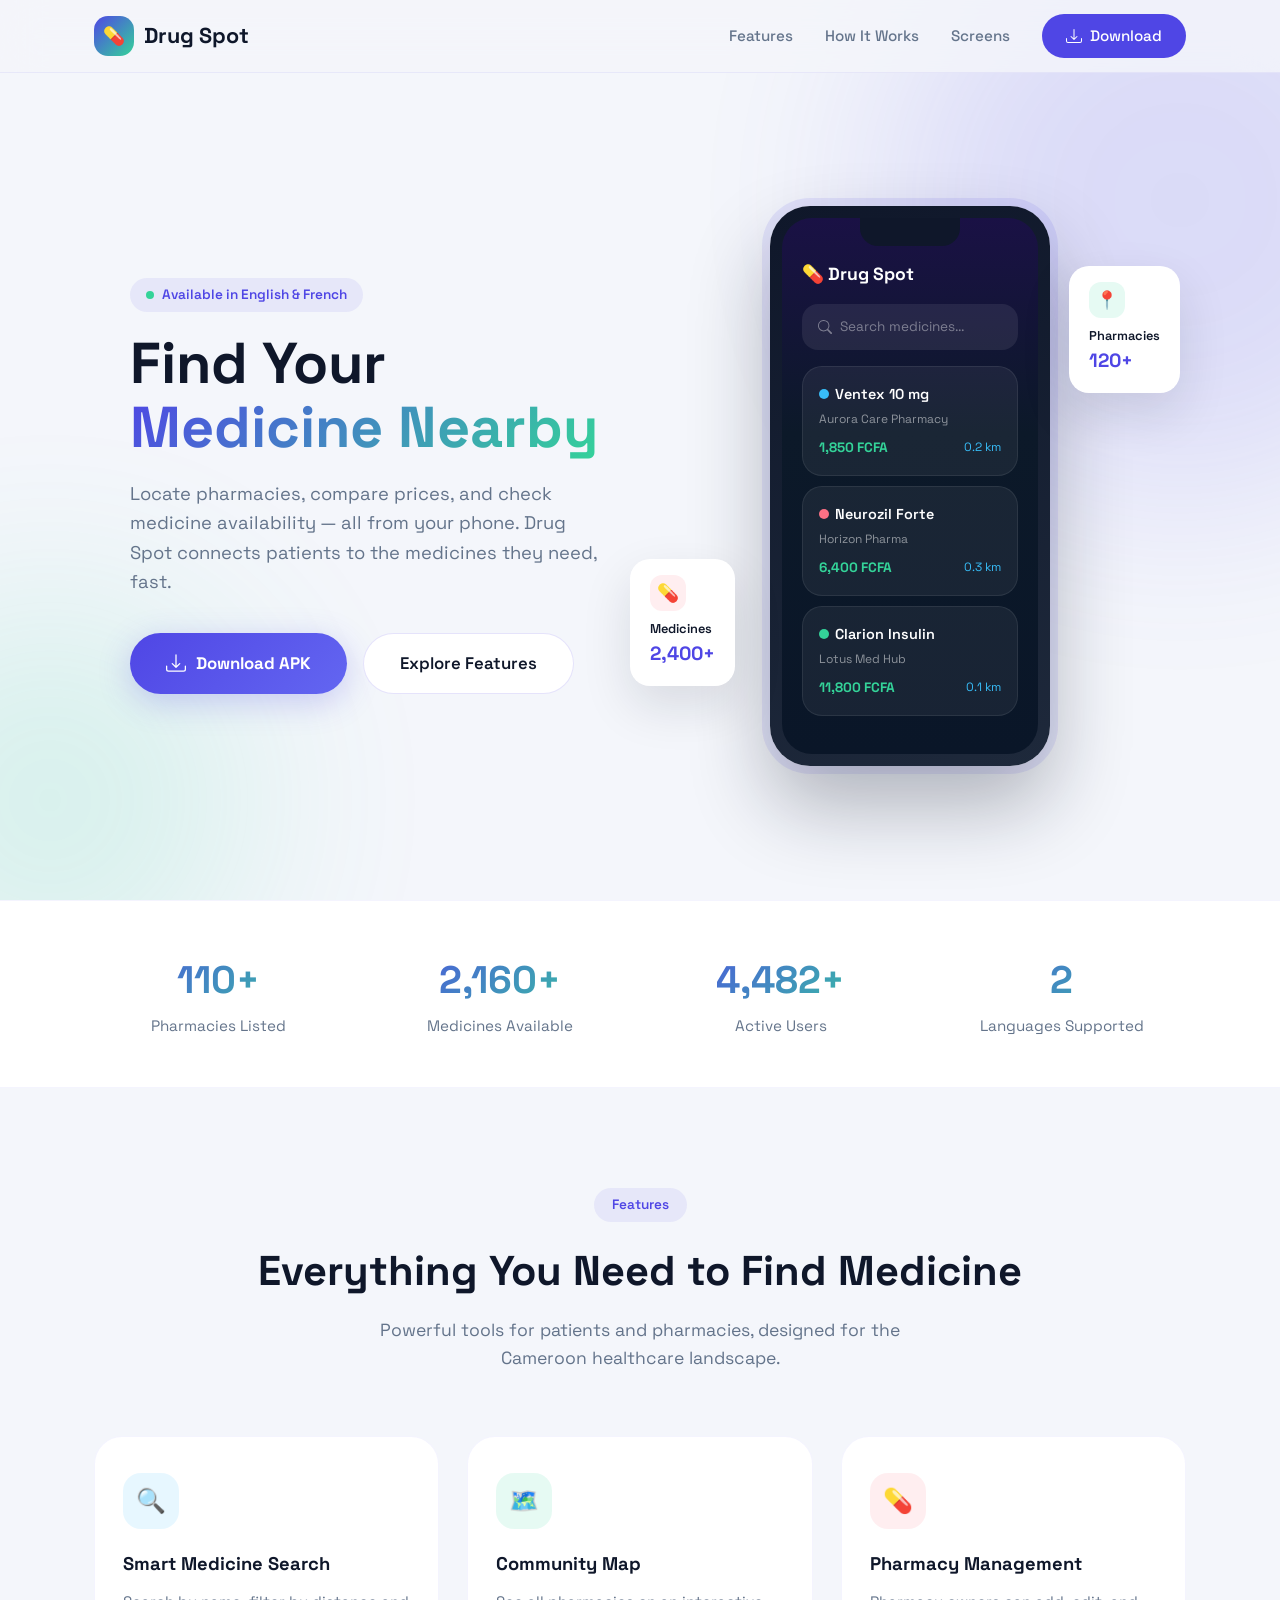
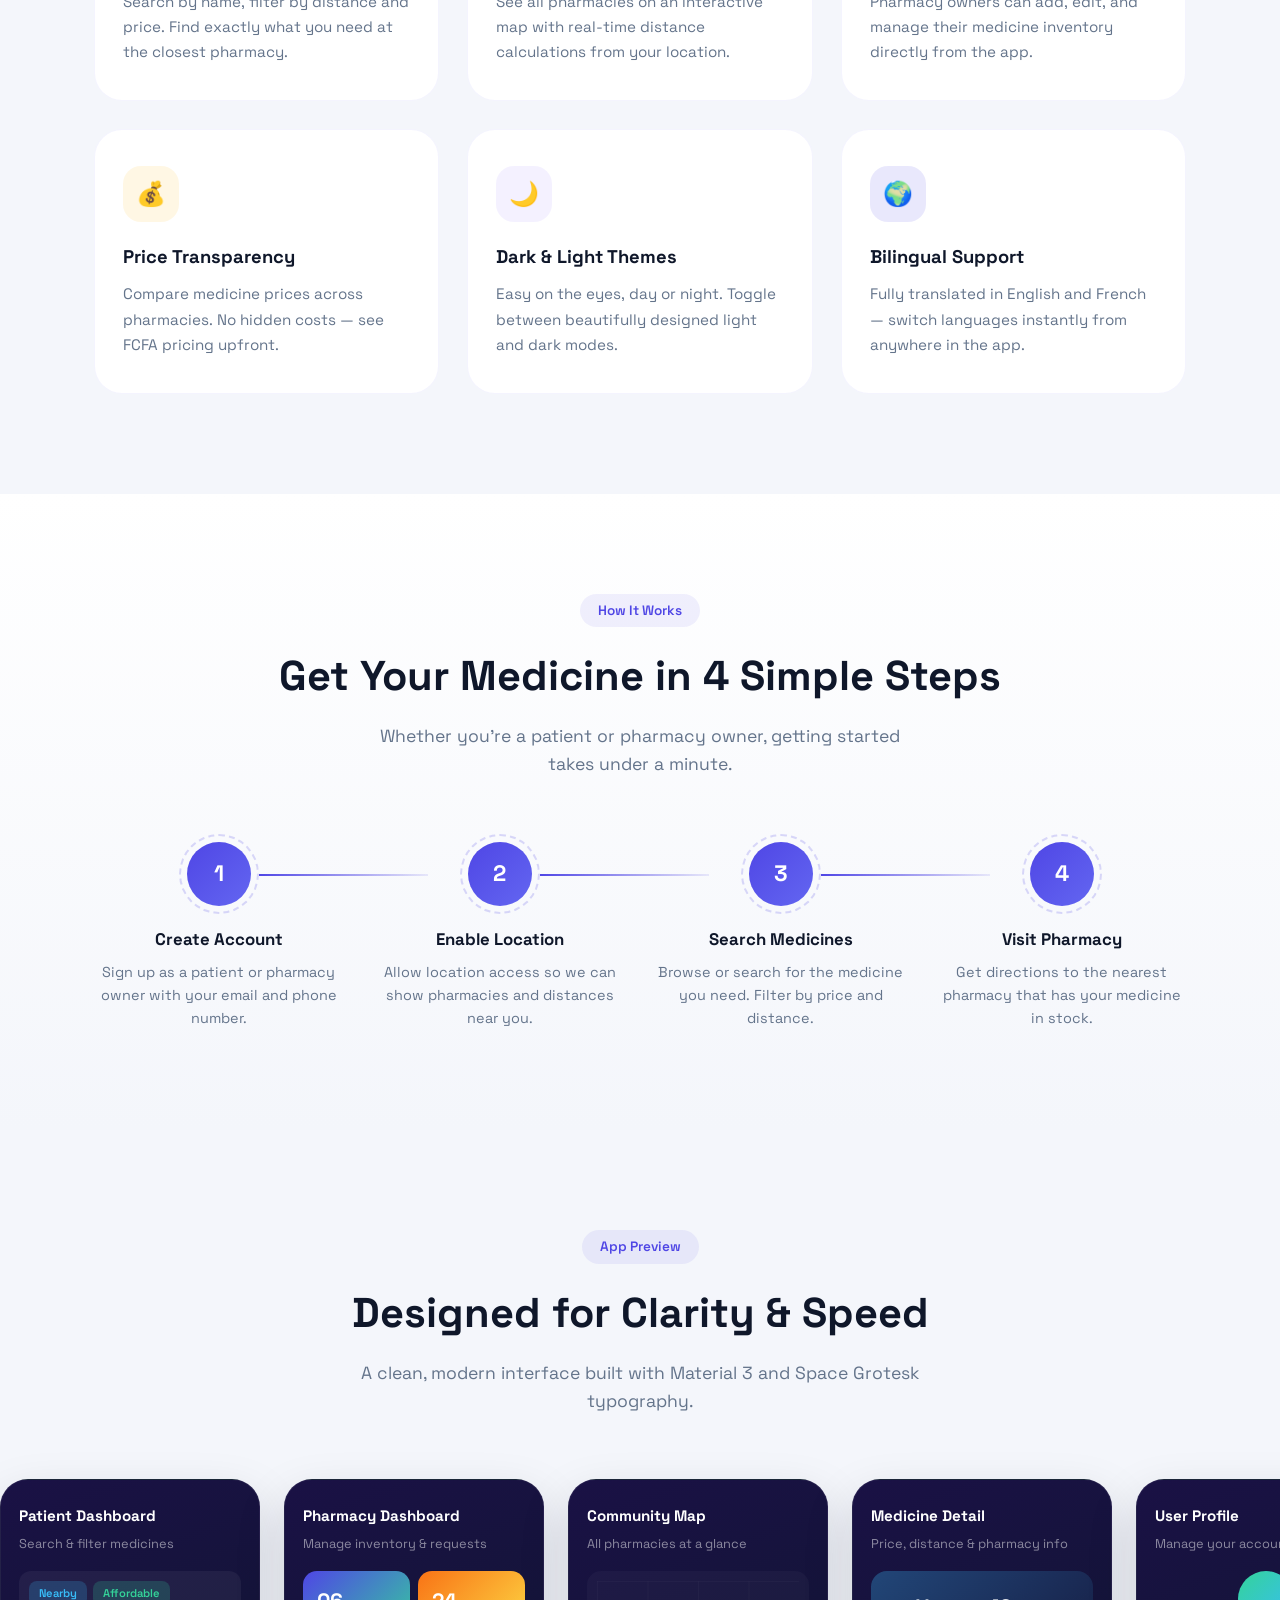
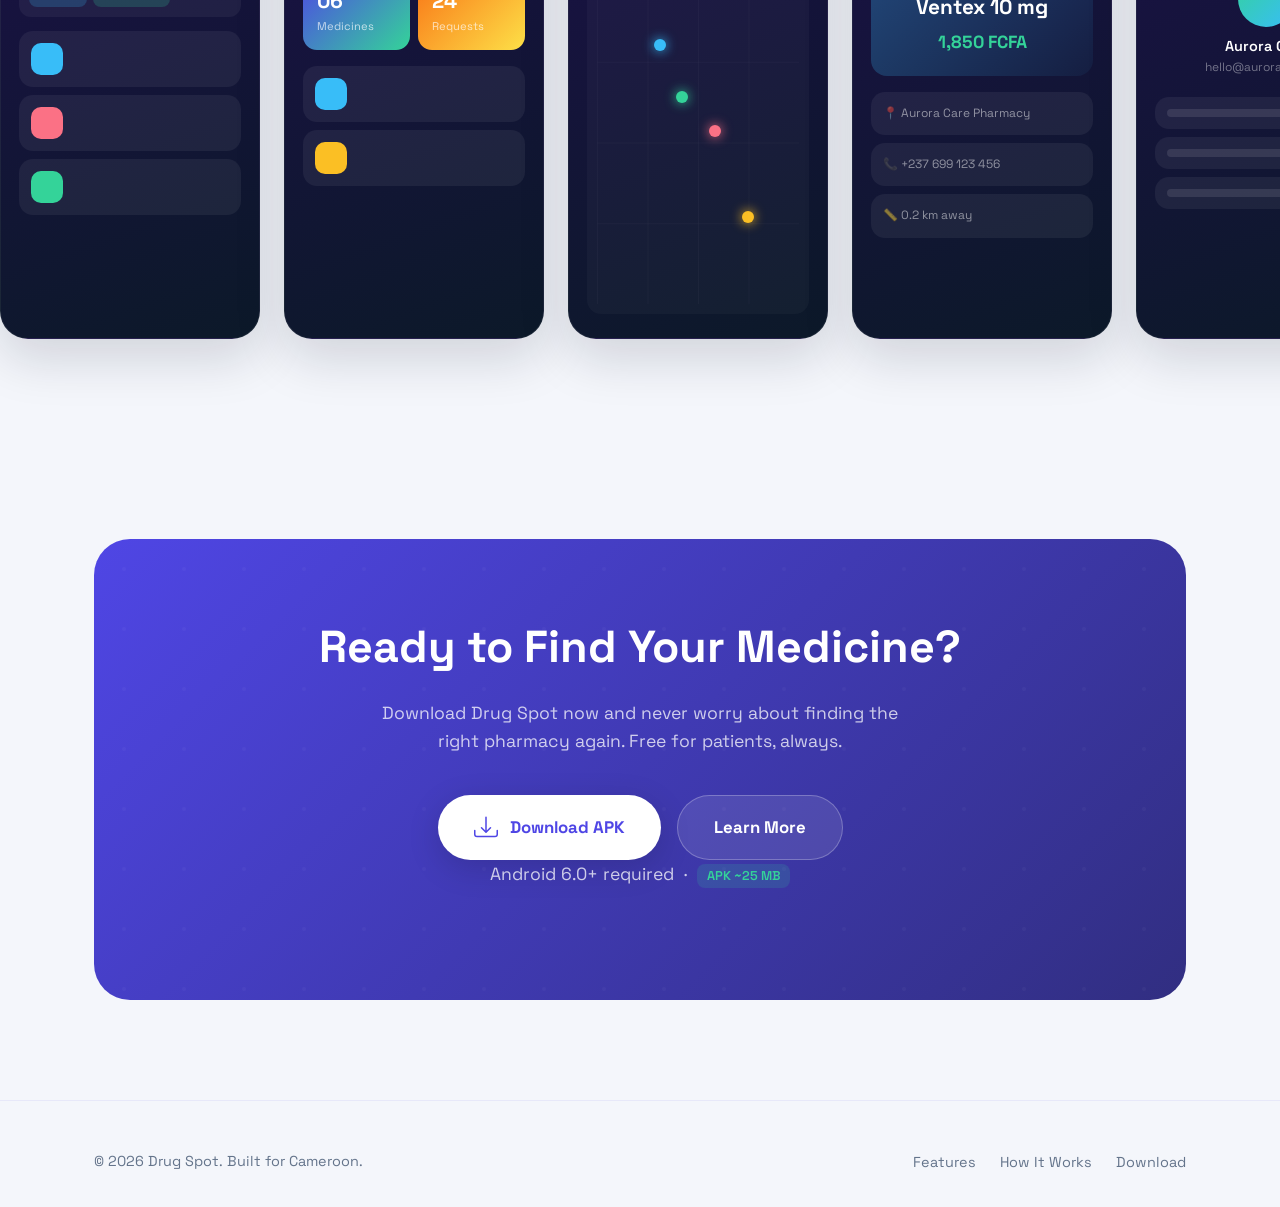
==== website/index.html @ 2e1b92df "adding devops stuffs, website + jenkins files and configs" ====
<!DOCTYPE html>
<html lang="en">
<head>
  <meta charset="UTF-8" />
  <meta name="viewport" content="width=device-width, initial-scale=1.0" />
  <title>Drug Spot — Find Medicines Near You</title>
  <link rel="preconnect" href="https://fonts.googleapis.com" />
  <link rel="preconnect" href="https://fonts.gstatic.com" crossorigin />
  <link href="https://fonts.googleapis.com/css2?family=Space+Grotesk:wght@400;500;600;700;800&display=swap" rel="stylesheet" />
  <link rel="stylesheet" href="css/styles.css" />
</head>
<body>

  <!-- ── Nav ── -->
  <nav id="navbar">
    <div class="container nav-inner">
      <a href="#" class="logo">
        <span class="logo-icon">💊</span>
        Drug Spot
      </a>
      <button class="hamburger" id="hamburger" aria-label="Toggle menu">
        <span></span><span></span><span></span>
      </button>
      <ul class="nav-links" id="navLinks">
        <li><a href="#features">Features</a></li>
        <li><a href="#how-it-works">How It Works</a></li>
        <li><a href="#screens">Screens</a></li>
        <li><a href="#download" class="nav-cta">
          <svg width="16" height="16" fill="currentColor" viewBox="0 0 16 16"><path d="M.5 9.9a.5.5 0 0 1 .5.5v2.5a1 1 0 0 0 1 1h12a1 1 0 0 0 1-1v-2.5a.5.5 0 0 1 1 0v2.5a2 2 0 0 1-2 2H2a2 2 0 0 1-2-2v-2.5a.5.5 0 0 1 .5-.5z"/><path d="M7.646 11.854a.5.5 0 0 0 .708 0l3-3a.5.5 0 0 0-.708-.708L8.5 10.293V1.5a.5.5 0 0 0-1 0v8.793L5.354 8.146a.5.5 0 1 0-.708.708l3 3z"/></svg>
          Download
        </a></li>
      </ul>
    </div>
  </nav>

  <!-- ── Hero ── -->
  <section class="hero" id="hero">
    <div class="hero-bg-orb orb1"></div>
    <div class="hero-bg-orb orb2"></div>
    <div class="container hero-grid">
      <div class="hero-text">
        <div class="hero-badge">
          <span class="dot"></span>
          Available in English & French
        </div>
        <h1>
          Find Your<br/>
          <span class="gradient-text">Medicine Nearby</span>
        </h1>
        <p>
          Locate pharmacies, compare prices, and check medicine availability — all from your phone. Drug Spot connects patients to the medicines they need, fast.
        </p>
        <div class="hero-actions">
          <a href="#download" class="btn-primary">
            <svg width="20" height="20" fill="currentColor" viewBox="0 0 16 16"><path d="M.5 9.9a.5.5 0 0 1 .5.5v2.5a1 1 0 0 0 1 1h12a1 1 0 0 0 1-1v-2.5a.5.5 0 0 1 1 0v2.5a2 2 0 0 1-2 2H2a2 2 0 0 1-2-2v-2.5a.5.5 0 0 1 .5-.5z"/><path d="M7.646 11.854a.5.5 0 0 0 .708 0l3-3a.5.5 0 0 0-.708-.708L8.5 10.293V1.5a.5.5 0 0 0-1 0v8.793L5.354 8.146a.5.5 0 1 0-.708.708l3 3z"/></svg>
            Download APK
          </a>
          <a href="#features" class="btn-secondary">
            Explore Features
          </a>
        </div>
      </div>
      <div class="hero-visual">
        <div class="phone-mockup">
          <div class="phone-screen">
            <div class="phone-notch"></div>
            <div class="phone-header">💊 Drug Spot</div>
            <div class="phone-search">
              <svg width="14" height="14" fill="currentColor" viewBox="0 0 16 16"><path d="M11.742 10.344a6.5 6.5 0 1 0-1.397 1.398h-.001c.03.04.062.078.098.115l3.85 3.85a1 1 0 0 0 1.415-1.414l-3.85-3.85a1.007 1.007 0 0 0-.115-.1zM12 6.5a5.5 5.5 0 1 1-11 0 5.5 5.5 0 0 1 11 0z"/></svg>
              Search medicines...
            </div>
            <div class="phone-card">
              <div class="phone-card-name"><span class="phone-card-dot" style="background:var(--sky)"></span>Ventex 10 mg</div>
              <div class="phone-card-sub">Aurora Care Pharmacy</div>
              <div class="phone-card-row">
                <span class="phone-card-price">1,850 FCFA</span>
                <span class="phone-card-dist">0.2 km</span>
              </div>
            </div>
            <div class="phone-card">
              <div class="phone-card-name"><span class="phone-card-dot" style="background:var(--rose)"></span>Neurozil Forte</div>
              <div class="phone-card-sub">Horizon Pharma</div>
              <div class="phone-card-row">
                <span class="phone-card-price">6,400 FCFA</span>
                <span class="phone-card-dist">0.3 km</span>
              </div>
            </div>
            <div class="phone-card">
              <div class="phone-card-name"><span class="phone-card-dot" style="background:var(--emerald)"></span>Clarion Insulin</div>
              <div class="phone-card-sub">Lotus Med Hub</div>
              <div class="phone-card-row">
                <span class="phone-card-price">11,800 FCFA</span>
                <span class="phone-card-dist">0.1 km</span>
              </div>
            </div>
          </div>
        </div>
        <div class="floating-card float-card-1">
          <div class="float-icon" style="background:rgba(52,211,153,0.12);">📍</div>
          <div class="float-label">Pharmacies</div>
          <div class="float-value">120+</div>
        </div>
        <div class="floating-card float-card-2">
          <div class="float-icon" style="background:rgba(251,113,133,0.12);">💊</div>
          <div class="float-label">Medicines</div>
          <div class="float-value">2,400+</div>
        </div>
      </div>
    </div>
  </section>

  <!-- ── Stats ── -->
  <section class="stats-bar">
    <div class="container">
      <div class="stats-grid">
        <div class="stat-item animate-on-scroll">
          <div class="stat-number" data-count="120">0+</div>
          <div class="stat-label">Pharmacies Listed</div>
        </div>
        <div class="stat-item animate-on-scroll">
          <div class="stat-number" data-count="2400">0+</div>
          <div class="stat-label">Medicines Available</div>
        </div>
        <div class="stat-item animate-on-scroll">
          <div class="stat-number" data-count="5000">0+</div>
          <div class="stat-label">Active Users</div>
        </div>
        <div class="stat-item animate-on-scroll">
          <div class="stat-number">2</div>
          <div class="stat-label">Languages Supported</div>
        </div>
      </div>
    </div>
  </section>

  <!-- ── Features ── -->
  <section class="features" id="features">
    <div class="container">
      <div class="section-header animate-on-scroll">
        <span class="section-tag">Features</span>
        <h2>Everything You Need to Find Medicine</h2>
        <p>Powerful tools for patients and pharmacies, designed for the Cameroon healthcare landscape.</p>
      </div>
      <div class="features-grid">
        <div class="feature-card animate-on-scroll">
          <div class="feature-icon" style="background:rgba(56,189,248,0.12);">🔍</div>
          <h3>Smart Medicine Search</h3>
          <p>Search by name, filter by distance and price. Find exactly what you need at the closest pharmacy.</p>
        </div>
        <div class="feature-card animate-on-scroll">
          <div class="feature-icon" style="background:rgba(52,211,153,0.12);">🗺️</div>
          <h3>Community Map</h3>
          <p>See all pharmacies on an interactive map with real-time distance calculations from your location.</p>
        </div>
        <div class="feature-card animate-on-scroll">
          <div class="feature-icon" style="background:rgba(251,113,133,0.12);">💊</div>
          <h3>Pharmacy Management</h3>
          <p>Pharmacy owners can add, edit, and manage their medicine inventory directly from the app.</p>
        </div>
        <div class="feature-card animate-on-scroll">
          <div class="feature-icon" style="background:rgba(251,191,36,0.12);">💰</div>
          <h3>Price Transparency</h3>
          <p>Compare medicine prices across pharmacies. No hidden costs — see FCFA pricing upfront.</p>
        </div>
        <div class="feature-card animate-on-scroll">
          <div class="feature-icon" style="background:rgba(167,139,250,0.12);">🌙</div>
          <h3>Dark & Light Themes</h3>
          <p>Easy on the eyes, day or night. Toggle between beautifully designed light and dark modes.</p>
        </div>
        <div class="feature-card animate-on-scroll">
          <div class="feature-icon" style="background:rgba(79,70,229,0.12);">🌍</div>
          <h3>Bilingual Support</h3>
          <p>Fully translated in English and French — switch languages instantly from anywhere in the app.</p>
        </div>
      </div>
    </div>
  </section>

  <!-- ── How It Works ── -->
  <section class="how-it-works" id="how-it-works">
    <div class="container">
      <div class="section-header animate-on-scroll">
        <span class="section-tag">How It Works</span>
        <h2>Get Your Medicine in 4 Simple Steps</h2>
        <p>Whether you're a patient or pharmacy owner, getting started takes under a minute.</p>
      </div>
      <div class="steps-grid">
        <div class="step-card animate-on-scroll">
          <div class="step-number">1</div>
          <div class="step-connector"></div>
          <h3>Create Account</h3>
          <p>Sign up as a patient or pharmacy owner with your email and phone number.</p>
        </div>
        <div class="step-card animate-on-scroll">
          <div class="step-number">2</div>
          <div class="step-connector"></div>
          <h3>Enable Location</h3>
          <p>Allow location access so we can show pharmacies and distances near you.</p>
        </div>
        <div class="step-card animate-on-scroll">
          <div class="step-number">3</div>
          <div class="step-connector"></div>
          <h3>Search Medicines</h3>
          <p>Browse or search for the medicine you need. Filter by price and distance.</p>
        </div>
        <div class="step-card animate-on-scroll">
          <div class="step-number">4</div>
          <h3>Visit Pharmacy</h3>
          <p>Get directions to the nearest pharmacy that has your medicine in stock.</p>
        </div>
      </div>
    </div>
  </section>

  <!-- ── App Screens Carousel ── -->
  <section class="screenshots" id="screens">
    <div class="container">
      <div class="section-header animate-on-scroll">
        <span class="section-tag">App Preview</span>
        <h2>Designed for Clarity & Speed</h2>
        <p>A clean, modern interface built with Material 3 and Space Grotesk typography.</p>
      </div>
    </div>
    <div class="screenshot-track" aria-hidden="true">
      <div class="screenshot-item">
        <div class="ss-title">Patient Dashboard</div>
        <div class="ss-sub">Search & filter medicines</div>
        <div class="ss-content">
          <div style="background:rgba(255,255,255,0.05);border-radius:12px;padding:10px;margin-bottom:6px;">
            <div style="display:flex;gap:6px;">
              <span class="ss-badge" style="background:rgba(56,189,248,0.2);color:var(--sky);">Nearby</span>
              <span class="ss-badge" style="background:rgba(52,211,153,0.2);color:var(--emerald);">Affordable</span>
            </div>
          </div>
          <div class="ss-row"><div class="ss-dot" style="background:var(--sky);"></div><div><div class="ss-line w60"></div><div class="ss-line w40" style="margin-top:4px;"></div></div></div>
          <div class="ss-row"><div class="ss-dot" style="background:var(--rose);"></div><div><div class="ss-line w80"></div><div class="ss-line w40" style="margin-top:4px;"></div></div></div>
          <div class="ss-row"><div class="ss-dot" style="background:var(--emerald);"></div><div><div class="ss-line w60"></div><div class="ss-line w40" style="margin-top:4px;"></div></div></div>
        </div>
      </div>
      <div class="screenshot-item">
        <div class="ss-title">Pharmacy Dashboard</div>
        <div class="ss-sub">Manage inventory & requests</div>
        <div class="ss-content">
          <div style="display:grid;grid-template-columns:1fr 1fr;gap:8px;margin-bottom:8px;">
            <div style="background:linear-gradient(135deg,var(--indigo),var(--emerald));border-radius:14px;padding:14px;">
              <div style="color:#fff;font-weight:800;font-size:1.3rem;">06</div>
              <div style="color:rgba(255,255,255,0.7);font-size:0.7rem;">Medicines</div>
            </div>
            <div style="background:linear-gradient(135deg,#F97316,#FDE047);border-radius:14px;padding:14px;">
              <div style="color:#fff;font-weight:800;font-size:1.3rem;">24</div>
              <div style="color:rgba(255,255,255,0.7);font-size:0.7rem;">Requests</div>
            </div>
          </div>
          <div class="ss-row"><div class="ss-dot" style="background:var(--sky);"></div><div><div class="ss-line w60"></div><div class="ss-line w40" style="margin-top:4px;"></div></div></div>
          <div class="ss-row"><div class="ss-dot" style="background:var(--amber);"></div><div><div class="ss-line w80"></div><div class="ss-line w40" style="margin-top:4px;"></div></div></div>
        </div>
      </div>
      <div class="screenshot-item">
        <div class="ss-title">Community Map</div>
        <div class="ss-sub">All pharmacies at a glance</div>
        <div class="ss-content">
          <div style="flex:1;background:rgba(255,255,255,0.03);border-radius:14px;padding:16px;position:relative;">
            <div style="position:absolute;top:20%;left:30%;width:12px;height:12px;border-radius:50%;background:var(--sky);box-shadow:0 0 12px var(--sky);"></div>
            <div style="position:absolute;top:45%;left:55%;width:12px;height:12px;border-radius:50%;background:var(--rose);box-shadow:0 0 12px var(--rose);"></div>
            <div style="position:absolute;top:35%;left:40%;width:12px;height:12px;border-radius:50%;background:var(--emerald);box-shadow:0 0 12px var(--emerald);"></div>
            <div style="position:absolute;top:70%;left:70%;width:12px;height:12px;border-radius:50%;background:var(--amber);box-shadow:0 0 12px var(--amber);"></div>
            <div style="position:absolute;inset:10px;opacity:0.06;background-image:linear-gradient(rgba(255,255,255,0.5) 1px,transparent 1px),linear-gradient(90deg,rgba(255,255,255,0.5) 1px,transparent 1px);background-size:25% 25%;"></div>
          </div>
        </div>
      </div>
      <div class="screenshot-item">
        <div class="ss-title">Medicine Detail</div>
        <div class="ss-sub">Price, distance & pharmacy info</div>
        <div class="ss-content">
          <div style="background:linear-gradient(135deg,rgba(56,189,248,0.3),rgba(56,189,248,0.05));border-radius:16px;padding:20px;text-align:center;margin-bottom:8px;">
            <div style="color:#fff;font-weight:800;font-size:1.3rem;">Ventex 10 mg</div>
            <div style="color:var(--emerald);font-weight:700;font-size:1.1rem;margin-top:4px;">1,850 FCFA</div>
          </div>
          <div class="ss-row"><div style="color:rgba(255,255,255,0.5);font-size:0.75rem;">📍 Aurora Care Pharmacy</div></div>
          <div class="ss-row"><div style="color:rgba(255,255,255,0.5);font-size:0.75rem;">📞 +237 699 123 456</div></div>
          <div class="ss-row"><div style="color:rgba(255,255,255,0.5);font-size:0.75rem;">📏 0.2 km away</div></div>
        </div>
      </div>
      <div class="screenshot-item">
        <div class="ss-title">User Profile</div>
        <div class="ss-sub">Manage your account</div>
        <div class="ss-content">
          <div style="text-align:center;margin-bottom:12px;">
            <div style="width:56px;height:56px;border-radius:50%;background:linear-gradient(135deg,var(--emerald),var(--sky));margin:0 auto 8px;"></div>
            <div style="color:#fff;font-weight:600;font-size:0.9rem;">Aurora Care</div>
            <div style="color:rgba(255,255,255,0.4);font-size:0.75rem;">hello@auroracare.cm</div>
          </div>
          <div class="ss-row"><div style="flex:1;"><div class="ss-line w80"></div></div></div>
          <div class="ss-row"><div style="flex:1;"><div class="ss-line w60"></div></div></div>
          <div class="ss-row"><div style="flex:1;"><div class="ss-line w80"></div></div></div>
        </div>
      </div>
      <div class="screenshot-item">
        <div class="ss-title">Login</div>
        <div class="ss-sub">Pharmacy or Patient access</div>
        <div class="ss-content">
          <div style="display:flex;gap:6px;margin-bottom:12px;">
            <div style="flex:1;background:var(--indigo);color:#fff;text-align:center;padding:8px;border-radius:10px;font-size:0.75rem;font-weight:600;">Pharmacy</div>
            <div style="flex:1;background:rgba(255,255,255,0.06);color:rgba(255,255,255,0.5);text-align:center;padding:8px;border-radius:10px;font-size:0.75rem;">Patient</div>
          </div>
          <div style="background:rgba(255,255,255,0.06);border-radius:12px;padding:12px;margin-bottom:8px;"><div class="ss-line w40" style="opacity:0.3;"></div></div>
          <div style="background:rgba(255,255,255,0.06);border-radius:12px;padding:12px;margin-bottom:12px;"><div class="ss-line w60" style="opacity:0.3;"></div></div>
          <div style="background:var(--indigo);border-radius:12px;padding:12px;text-align:center;color:#fff;font-size:0.8rem;font-weight:600;">Sign In</div>
        </div>
      </div>
      <!-- Duplicates for infinite scroll -->
      <div class="screenshot-item">
        <div class="ss-title">Patient Dashboard</div>
        <div class="ss-sub">Search & filter medicines</div>
        <div class="ss-content">
          <div style="background:rgba(255,255,255,0.05);border-radius:12px;padding:10px;margin-bottom:6px;">
            <div style="display:flex;gap:6px;">
              <span class="ss-badge" style="background:rgba(56,189,248,0.2);color:var(--sky);">Nearby</span>
              <span class="ss-badge" style="background:rgba(52,211,153,0.2);color:var(--emerald);">Affordable</span>
            </div>
          </div>
          <div class="ss-row"><div class="ss-dot" style="background:var(--sky);"></div><div><div class="ss-line w60"></div><div class="ss-line w40" style="margin-top:4px;"></div></div></div>
          <div class="ss-row"><div class="ss-dot" style="background:var(--rose);"></div><div><div class="ss-line w80"></div><div class="ss-line w40" style="margin-top:4px;"></div></div></div>
          <div class="ss-row"><div class="ss-dot" style="background:var(--emerald);"></div><div><div class="ss-line w60"></div><div class="ss-line w40" style="margin-top:4px;"></div></div></div>
        </div>
      </div>
      <div class="screenshot-item">
        <div class="ss-title">Pharmacy Dashboard</div>
        <div class="ss-sub">Manage inventory & requests</div>
        <div class="ss-content">
          <div style="display:grid;grid-template-columns:1fr 1fr;gap:8px;margin-bottom:8px;">
            <div style="background:linear-gradient(135deg,var(--indigo),var(--emerald));border-radius:14px;padding:14px;">
              <div style="color:#fff;font-weight:800;font-size:1.3rem;">06</div>
              <div style="color:rgba(255,255,255,0.7);font-size:0.7rem;">Medicines</div>
            </div>
            <div style="background:linear-gradient(135deg,#F97316,#FDE047);border-radius:14px;padding:14px;">
              <div style="color:#fff;font-weight:800;font-size:1.3rem;">24</div>
              <div style="color:rgba(255,255,255,0.7);font-size:0.7rem;">Requests</div>
            </div>
          </div>
          <div class="ss-row"><div class="ss-dot" style="background:var(--sky);"></div><div><div class="ss-line w60"></div><div class="ss-line w40" style="margin-top:4px;"></div></div></div>
          <div class="ss-row"><div class="ss-dot" style="background:var(--amber);"></div><div><div class="ss-line w80"></div><div class="ss-line w40" style="margin-top:4px;"></div></div></div>
        </div>
      </div>
      <div class="screenshot-item">
        <div class="ss-title">Community Map</div>
        <div class="ss-sub">All pharmacies at a glance</div>
        <div class="ss-content">
          <div style="flex:1;background:rgba(255,255,255,0.03);border-radius:14px;padding:16px;position:relative;">
            <div style="position:absolute;top:20%;left:30%;width:12px;height:12px;border-radius:50%;background:var(--sky);box-shadow:0 0 12px var(--sky);"></div>
            <div style="position:absolute;top:45%;left:55%;width:12px;height:12px;border-radius:50%;background:var(--rose);box-shadow:0 0 12px var(--rose);"></div>
            <div style="position:absolute;top:35%;left:40%;width:12px;height:12px;border-radius:50%;background:var(--emerald);box-shadow:0 0 12px var(--emerald);"></div>
            <div style="position:absolute;top:70%;left:70%;width:12px;height:12px;border-radius:50%;background:var(--amber);box-shadow:0 0 12px var(--amber);"></div>
            <div style="position:absolute;inset:10px;opacity:0.06;background-image:linear-gradient(rgba(255,255,255,0.5) 1px,transparent 1px),linear-gradient(90deg,rgba(255,255,255,0.5) 1px,transparent 1px);background-size:25% 25%;"></div>
          </div>
        </div>
      </div>
      <div class="screenshot-item">
        <div class="ss-title">Medicine Detail</div>
        <div class="ss-sub">Price, distance & pharmacy info</div>
        <div class="ss-content">
          <div style="background:linear-gradient(135deg,rgba(56,189,248,0.3),rgba(56,189,248,0.05));border-radius:16px;padding:20px;text-align:center;margin-bottom:8px;">
            <div style="color:#fff;font-weight:800;font-size:1.3rem;">Ventex 10 mg</div>
            <div style="color:var(--emerald);font-weight:700;font-size:1.1rem;margin-top:4px;">1,850 FCFA</div>
          </div>
          <div class="ss-row"><div style="color:rgba(255,255,255,0.5);font-size:0.75rem;">📍 Aurora Care Pharmacy</div></div>
          <div class="ss-row"><div style="color:rgba(255,255,255,0.5);font-size:0.75rem;">📞 +237 699 123 456</div></div>
          <div class="ss-row"><div style="color:rgba(255,255,255,0.5);font-size:0.75rem;">📏 0.2 km away</div></div>
        </div>
      </div>
      <div class="screenshot-item">
        <div class="ss-title">User Profile</div>
        <div class="ss-sub">Manage your account</div>
        <div class="ss-content">
          <div style="text-align:center;margin-bottom:12px;">
            <div style="width:56px;height:56px;border-radius:50%;background:linear-gradient(135deg,var(--emerald),var(--sky));margin:0 auto 8px;"></div>
            <div style="color:#fff;font-weight:600;font-size:0.9rem;">Aurora Care</div>
            <div style="color:rgba(255,255,255,0.4);font-size:0.75rem;">hello@auroracare.cm</div>
          </div>
          <div class="ss-row"><div style="flex:1;"><div class="ss-line w80"></div></div></div>
          <div class="ss-row"><div style="flex:1;"><div class="ss-line w60"></div></div></div>
          <div class="ss-row"><div style="flex:1;"><div class="ss-line w80"></div></div></div>
        </div>
      </div>
      <div class="screenshot-item">
        <div class="ss-title">Login</div>
        <div class="ss-sub">Pharmacy or Patient access</div>
        <div class="ss-content">
          <div style="display:flex;gap:6px;margin-bottom:12px;">
            <div style="flex:1;background:var(--indigo);color:#fff;text-align:center;padding:8px;border-radius:10px;font-size:0.75rem;font-weight:600;">Pharmacy</div>
            <div style="flex:1;background:rgba(255,255,255,0.06);color:rgba(255,255,255,0.5);text-align:center;padding:8px;border-radius:10px;font-size:0.75rem;">Patient</div>
          </div>
          <div style="background:rgba(255,255,255,0.06);border-radius:12px;padding:12px;margin-bottom:8px;"><div class="ss-line w40" style="opacity:0.3;"></div></div>
          <div style="background:rgba(255,255,255,0.06);border-radius:12px;padding:12px;margin-bottom:12px;"><div class="ss-line w60" style="opacity:0.3;"></div></div>
          <div style="background:var(--indigo);border-radius:12px;padding:12px;text-align:center;color:#fff;font-size:0.8rem;font-weight:600;">Sign In</div>
        </div>
      </div>
    </div>
  </section>

  <!-- ── Download ── -->
  <section class="download-section" id="download">
    <div class="container">
      <div class="download-card animate-on-scroll">
        <h2>Ready to Find Your Medicine?</h2>
        <p>Download Drug Spot now and never worry about finding the right pharmacy again. Free for patients, always.</p>
        <div class="download-buttons">
          <a href="download/drug_spot.apk" download class="btn-download btn-download-primary" id="downloadBtn">
            <svg width="24" height="24" fill="currentColor" viewBox="0 0 16 16"><path d="M.5 9.9a.5.5 0 0 1 .5.5v2.5a1 1 0 0 0 1 1h12a1 1 0 0 0 1-1v-2.5a.5.5 0 0 1 1 0v2.5a2 2 0 0 1-2 2H2a2 2 0 0 1-2-2v-2.5a.5.5 0 0 1 .5-.5z"/><path d="M7.646 11.854a.5.5 0 0 0 .708 0l3-3a.5.5 0 0 0-.708-.708L8.5 10.293V1.5a.5.5 0 0 0-1 0v8.793L5.354 8.146a.5.5 0 1 0-.708.708l3 3z"/></svg>
            Download APK
          </a>
          <a href="#features" class="btn-download btn-download-outline">
            Learn More
          </a>
        </div>
        <p class="download-note">
          Android 6.0+ required &nbsp;·&nbsp; <span class="apk-size">APK ~25 MB</span>
        </p>
      </div>
    </div>
  </section>

  <!-- ── Footer ── -->
  <footer>
    <div class="container footer-inner">
      <div class="footer-copy">&copy; 2026 Drug Spot. Built for Cameroon.</div>
      <ul class="footer-links">
        <li><a href="#features">Features</a></li>
        <li><a href="#how-it-works">How It Works</a></li>
        <li><a href="#download">Download</a></li>
      </ul>
    </div>
  </footer>

  <script src="js/main.js"></script>
</body>
</html>
---- website/css/styles.css ----
*, *::before, *::after { margin: 0; padding: 0; box-sizing: border-box; }

:root {
  --indigo: #4F46E5;
  --indigo-light: #6366F1;
  --emerald: #34D399;
  --sky: #38BDF8;
  --rose: #FB7185;
  --amber: #FBBF24;
  --bg: #F4F6FB;
  --surface: #FFFFFF;
  --text: #0F172A;
  --text-muted: #64748B;
  --radius: 28px;
}

html { scroll-behavior: smooth; }

body {
  font-family: 'Space Grotesk', system-ui, sans-serif;
  background: var(--bg);
  color: var(--text);
  line-height: 1.6;
  overflow-x: hidden;
}

/* ── Utility ── */
.container { max-width: 1140px; margin: 0 auto; padding: 0 24px; }
.sr-only { position: absolute; width: 1px; height: 1px; overflow: hidden; clip: rect(0,0,0,0); }

/* ── Animations ── */
@keyframes fadeUp {
  from { opacity: 0; transform: translateY(40px); }
  to   { opacity: 1; transform: translateY(0); }
}
@keyframes fadeIn {
  from { opacity: 0; }
  to   { opacity: 1; }
}
@keyframes float {
  0%, 100% { transform: translateY(0); }
  50%      { transform: translateY(-14px); }
}
@keyframes pulse-ring {
  0%   { transform: scale(0.8); opacity: 0.5; }
  100% { transform: scale(1.6); opacity: 0; }
}
@keyframes slide-in-left {
  from { opacity: 0; transform: translateX(-60px); }
  to   { opacity: 1; transform: translateX(0); }
}
@keyframes slide-in-right {
  from { opacity: 0; transform: translateX(60px); }
  to   { opacity: 1; transform: translateX(0); }
}
@keyframes gradient-shift {
  0%   { background-position: 0% 50%; }
  50%  { background-position: 100% 50%; }
  100% { background-position: 0% 50%; }
}
@keyframes count-pulse {
  0%, 100% { transform: scale(1); }
  50%      { transform: scale(1.1); }
}

.animate-on-scroll {
  opacity: 0;
  transform: translateY(40px);
  transition: opacity 0.7s ease, transform 0.7s ease;
}
.animate-on-scroll.visible {
  opacity: 1;
  transform: translateY(0);
}

/* ── Navbar ── */
nav {
  position: fixed; top: 0; left: 0; right: 0; z-index: 100;
  background: rgba(244, 246, 251, 0.8);
  backdrop-filter: blur(20px);
  -webkit-backdrop-filter: blur(20px);
  border-bottom: 1px solid rgba(79, 70, 229, 0.08);
  transition: box-shadow 0.3s;
}
nav.scrolled { box-shadow: 0 4px 30px rgba(79, 70, 229, 0.08); }
.nav-inner {
  display: flex; align-items: center; justify-content: space-between;
  height: 72px;
}
.logo {
  display: flex; align-items: center; gap: 10px;
  font-weight: 800; font-size: 1.35rem;
  text-decoration: none; color: var(--text);
}
.logo-icon {
  width: 40px; height: 40px; border-radius: 14px;
  background: linear-gradient(135deg, var(--indigo), var(--emerald));
  display: flex; align-items: center; justify-content: center;
  color: #fff; font-size: 1.1rem;
}
.nav-links { display: flex; align-items: center; gap: 32px; list-style: none; }
.nav-links a {
  text-decoration: none; color: var(--text-muted);
  font-weight: 500; font-size: 0.95rem;
  transition: color 0.25s;
}
.nav-links a:hover { color: var(--indigo); }
.nav-cta {
  display: inline-flex; align-items: center; gap: 8px;
  padding: 10px 24px; border-radius: 999px;
  background: var(--indigo); color: #fff !important;
  font-weight: 600; transition: transform 0.2s, box-shadow 0.2s;
}
.nav-cta:hover {
  transform: translateY(-2px);
  box-shadow: 0 8px 24px rgba(79, 70, 229, 0.3);
}
.hamburger {
  display: none; background: none; border: none; cursor: pointer;
  width: 36px; height: 36px; position: relative;
}
.hamburger span {
  display: block; width: 24px; height: 2px; background: var(--text);
  border-radius: 2px; position: absolute; left: 6px;
  transition: 0.3s;
}
.hamburger span:nth-child(1) { top: 10px; }
.hamburger span:nth-child(2) { top: 17px; }
.hamburger span:nth-child(3) { top: 24px; }
.hamburger.open span:nth-child(1) { top: 17px; transform: rotate(45deg); }
.hamburger.open span:nth-child(2) { opacity: 0; }
.hamburger.open span:nth-child(3) { top: 17px; transform: rotate(-45deg); }

/* ── Hero ── */
.hero {
  min-height: 100vh; display: flex; align-items: center;
  padding-top: 72px; position: relative; overflow: hidden;
}
.hero-bg-orb {
  position: absolute; border-radius: 50%; filter: blur(100px); opacity: 0.15;
  pointer-events: none;
}
.hero-bg-orb.orb1 {
  width: 600px; height: 600px; top: -100px; right: -200px;
  background: var(--indigo);
}
.hero-bg-orb.orb2 {
  width: 400px; height: 400px; bottom: -100px; left: -150px;
  background: var(--emerald);
}
.hero-grid {
  display: grid; grid-template-columns: 1fr 1fr;
  gap: 60px; align-items: center; position: relative; z-index: 1;
}
.hero-text { animation: fadeUp 0.9s ease both; }
.hero-badge {
  display: inline-flex; align-items: center; gap: 8px;
  padding: 6px 16px; border-radius: 999px;
  background: rgba(79, 70, 229, 0.08);
  color: var(--indigo); font-weight: 600; font-size: 0.85rem;
  margin-bottom: 20px;
}
.hero-badge .dot {
  width: 8px; height: 8px; border-radius: 50%;
  background: var(--emerald);
  animation: count-pulse 2s ease infinite;
}
.hero h1 {
  font-size: clamp(2.4rem, 5vw, 3.6rem);
  font-weight: 800; line-height: 1.1;
  margin-bottom: 20px;
}
.hero h1 .gradient-text {
  background: linear-gradient(135deg, var(--indigo), var(--emerald));
  -webkit-background-clip: text; background-clip: text;
  -webkit-text-fill-color: transparent;
}
.hero p {
  font-size: 1.15rem; color: var(--text-muted);
  max-width: 480px; margin-bottom: 36px;
}
.hero-actions { display: flex; gap: 16px; flex-wrap: wrap; }
.btn-primary {
  display: inline-flex; align-items: center; gap: 10px;
  padding: 16px 36px; border-radius: 999px;
  background: linear-gradient(135deg, var(--indigo), var(--indigo-light));
  color: #fff; font-weight: 700; font-size: 1.05rem;
  text-decoration: none; border: none; cursor: pointer;
  transition: transform 0.25s, box-shadow 0.25s;
  box-shadow: 0 8px 32px rgba(79, 70, 229, 0.25);
}
.btn-primary:hover {
  transform: translateY(-3px);
  box-shadow: 0 12px 40px rgba(79, 70, 229, 0.35);
}
.btn-secondary {
  display: inline-flex; align-items: center; gap: 10px;
  padding: 16px 36px; border-radius: 999px;
  background: var(--surface); color: var(--text);
  font-weight: 600; font-size: 1.05rem;
  text-decoration: none; border: 1px solid rgba(79, 70, 229, 0.15);
  transition: transform 0.25s, border-color 0.25s;
}
.btn-secondary:hover {
  transform: translateY(-3px);
  border-color: var(--indigo);
}
.hero-visual {
  display: flex; justify-content: center; align-items: center;
  position: relative;
  animation: fadeIn 1.2s ease 0.3s both;
}
.phone-mockup {
  width: 280px; height: 560px;
  border-radius: 40px;
  background: linear-gradient(160deg, #0F172A, #1E293B);
  box-shadow: 0 40px 80px rgba(15, 23, 42, 0.3),
              0 0 0 8px rgba(79, 70, 229, 0.1);
  padding: 12px;
  animation: float 6s ease-in-out infinite;
  position: relative; z-index: 2;
}
.phone-screen {
  width: 100%; height: 100%;
  border-radius: 30px;
  background: linear-gradient(180deg, #1a1145 0%, #0c1929 40%, #0a1628 100%);
  display: flex; flex-direction: column;
  padding: 28px 20px 20px;
  overflow: hidden; position: relative;
}
.phone-notch {
  width: 100px; height: 28px;
  background: #0F172A; border-radius: 0 0 18px 18px;
  position: absolute; top: 0; left: 50%; transform: translateX(-50%);
}
.phone-header {
  color: #fff; font-weight: 700; font-size: 1.1rem;
  margin-top: 14px; margin-bottom: 16px;
}
.phone-search {
  background: rgba(255,255,255,0.08);
  border-radius: 16px; padding: 12px 16px;
  color: rgba(255,255,255,0.4); font-size: 0.85rem;
  margin-bottom: 16px; display: flex; align-items: center; gap: 8px;
}
.phone-card {
  background: rgba(255,255,255,0.06);
  border: 1px solid rgba(255,255,255,0.08);
  border-radius: 20px; padding: 16px;
  margin-bottom: 10px;
  animation: fadeUp 0.6s ease both;
}
.phone-card:nth-child(2) { animation-delay: 0.15s; }
.phone-card:nth-child(3) { animation-delay: 0.3s; }
.phone-card-name { color: #fff; font-weight: 600; font-size: 0.9rem; margin-bottom: 4px; }
.phone-card-sub { color: rgba(255,255,255,0.5); font-size: 0.75rem; margin-bottom: 8px; }
.phone-card-row { display: flex; justify-content: space-between; align-items: center; }
.phone-card-price { color: var(--emerald); font-weight: 700; font-size: 0.85rem; }
.phone-card-dist { color: var(--sky); font-size: 0.75rem; }
.phone-card-dot {
  width: 10px; height: 10px; border-radius: 50%;
  display: inline-block; margin-right: 6px;
}
.floating-card {
  position: absolute; border-radius: 20px;
  background: var(--surface);
  box-shadow: 0 20px 50px rgba(15, 23, 42, 0.12);
  padding: 16px 20px;
  z-index: 3;
}
.float-card-1 {
  top: 60px; right: -30px;
  animation: float 5s ease-in-out 0.5s infinite;
}
.float-card-2 {
  bottom: 80px; left: -40px;
  animation: float 5s ease-in-out 1s infinite;
}
.float-icon {
  width: 36px; height: 36px; border-radius: 12px;
  display: flex; align-items: center; justify-content: center;
  font-size: 1.1rem; margin-bottom: 8px;
}
.float-label { font-weight: 600; font-size: 0.8rem; color: var(--text); }
.float-value { font-weight: 800; font-size: 1.2rem; color: var(--indigo); }

/* ── Stats bar ── */
.stats-bar {
  padding: 48px 0;
  background: var(--surface);
  border-top: 1px solid rgba(79, 70, 229, 0.06);
  border-bottom: 1px solid rgba(79, 70, 229, 0.06);
}
.stats-grid {
  display: grid; grid-template-columns: repeat(4, 1fr);
  gap: 32px; text-align: center;
}
.stat-item { animation: fadeUp 0.6s ease both; }
.stat-number {
  font-size: 2.4rem; font-weight: 800;
  background: linear-gradient(135deg, var(--indigo), var(--emerald));
  -webkit-background-clip: text; background-clip: text;
  -webkit-text-fill-color: transparent;
}
.stat-label { color: var(--text-muted); font-size: 0.95rem; margin-top: 4px; }

/* ── Features ── */
.features { padding: 100px 0; }
.section-header { text-align: center; margin-bottom: 64px; }
.section-tag {
  display: inline-block; padding: 6px 18px;
  border-radius: 999px; font-size: 0.85rem;
  font-weight: 600; margin-bottom: 16px;
  background: rgba(79, 70, 229, 0.08); color: var(--indigo);
}
.section-header h2 {
  font-size: clamp(1.8rem, 3.5vw, 2.6rem);
  font-weight: 800; margin-bottom: 12px;
}
.section-header p { color: var(--text-muted); font-size: 1.1rem; max-width: 560px; margin: 0 auto; }
.features-grid {
  display: grid; grid-template-columns: repeat(3, 1fr);
  gap: 28px;
}
.feature-card {
  background: var(--surface);
  border-radius: var(--radius);
  padding: 36px 28px;
  border: 1px solid rgba(79, 70, 229, 0.06);
  transition: transform 0.35s, box-shadow 0.35s;
  position: relative; overflow: hidden;
}
.feature-card::before {
  content: ''; position: absolute; top: 0; left: 0; right: 0;
  height: 4px; border-radius: 28px 28px 0 0;
  background: linear-gradient(90deg, var(--indigo), var(--emerald));
  transform: scaleX(0); transform-origin: left;
  transition: transform 0.4s ease;
}
.feature-card:hover::before { transform: scaleX(1); }
.feature-card:hover {
  transform: translateY(-6px);
  box-shadow: 0 20px 50px rgba(79, 70, 229, 0.1);
}
.feature-icon {
  width: 56px; height: 56px; border-radius: 18px;
  display: flex; align-items: center; justify-content: center;
  font-size: 1.5rem; margin-bottom: 20px;
}
.feature-card h3 { font-size: 1.15rem; font-weight: 700; margin-bottom: 10px; }
.feature-card p { color: var(--text-muted); font-size: 0.95rem; line-height: 1.65; }

/* ── How it works ── */
.how-it-works {
  padding: 100px 0;
  background: linear-gradient(180deg, var(--surface) 0%, var(--bg) 100%);
}
.steps-grid {
  display: grid; grid-template-columns: repeat(4, 1fr);
  gap: 32px; margin-top: 64px;
}
.step-card { text-align: center; position: relative; }
.step-number {
  width: 64px; height: 64px; border-radius: 50%;
  background: linear-gradient(135deg, var(--indigo), var(--indigo-light));
  color: #fff; font-weight: 800; font-size: 1.4rem;
  display: flex; align-items: center; justify-content: center;
  margin: 0 auto 20px; position: relative;
}
.step-number::after {
  content: ''; position: absolute;
  width: 80px; height: 80px; border-radius: 50%;
  border: 2px dashed rgba(79, 70, 229, 0.2);
  top: -8px; left: -8px;
  animation: pulse-ring 3s ease infinite;
}
.step-card h3 { font-size: 1.05rem; font-weight: 700; margin-bottom: 8px; }
.step-card p { color: var(--text-muted); font-size: 0.9rem; }
.step-connector {
  position: absolute; top: 32px; left: calc(50% + 40px); right: calc(-50% + 40px);
  height: 2px; background: linear-gradient(90deg, var(--indigo), rgba(79,70,229,0.1));
}
.step-card:last-child .step-connector { display: none; }

/* ── Screenshots ── */
.screenshots { padding: 100px 0; overflow: hidden; }
.screenshot-track {
  display: flex; gap: 24px;
  animation: scroll-x 30s linear infinite;
  width: max-content;
}
@keyframes scroll-x {
  from { transform: translateX(0); }
  to   { transform: translateX(-50%); }
}
.screenshot-item {
  width: 260px; height: 460px; flex-shrink: 0;
  border-radius: 28px; overflow: hidden;
  background: linear-gradient(160deg, #1a1145, #0c1929);
  box-shadow: 0 20px 50px rgba(15, 23, 42, 0.15);
  display: flex; flex-direction: column;
  padding: 24px 18px;
  border: 1px solid rgba(255,255,255,0.06);
  transition: transform 0.35s;
}
.screenshot-item:hover { transform: scale(1.04); }
.ss-title { color: #fff; font-weight: 700; font-size: 0.95rem; margin-bottom: 6px; }
.ss-sub { color: rgba(255,255,255,0.5); font-size: 0.8rem; margin-bottom: 16px; }
.ss-content { flex: 1; display: flex; flex-direction: column; gap: 8px; }
.ss-row {
  background: rgba(255,255,255,0.06); border-radius: 14px;
  padding: 12px; display: flex; align-items: center; gap: 10px;
}
.ss-dot { width: 32px; height: 32px; border-radius: 10px; flex-shrink: 0; }
.ss-line { height: 8px; border-radius: 4px; background: rgba(255,255,255,0.1); }
.ss-line.w60 { width: 60%; }
.ss-line.w40 { width: 40%; }
.ss-line.w80 { width: 80%; }
.ss-badge {
  display: inline-block; padding: 4px 10px; border-radius: 8px;
  font-size: 0.7rem; font-weight: 600;
}

/* ── Download CTA ── */
.download-section {
  padding: 100px 0;
}
.download-card {
  background: linear-gradient(135deg, var(--indigo), #312E81);
  border-radius: 36px; padding: 72px 60px;
  text-align: center; position: relative; overflow: hidden;
}
.download-card::before {
  content: ''; position: absolute; inset: 0;
  background: url("data:image/svg+xml,%3Csvg width='60' height='60' viewBox='0 0 60 60' xmlns='http://www.w3.org/2000/svg'%3E%3Cg fill='none' fill-rule='evenodd'%3E%3Cg fill='%23ffffff' fill-opacity='0.03'%3E%3Ccircle cx='30' cy='30' r='2'/%3E%3C/g%3E%3C/g%3E%3C/svg%3E");
}
.download-card * { position: relative; z-index: 1; }
.download-card h2 {
  font-size: clamp(1.8rem, 3.5vw, 2.8rem);
  font-weight: 800; color: #fff; margin-bottom: 16px;
}
.download-card p {
  color: rgba(255,255,255,0.75); font-size: 1.1rem;
  max-width: 520px; margin: 0 auto 40px;
}
.download-buttons { display: flex; gap: 16px; justify-content: center; flex-wrap: wrap; }
.btn-download {
  display: inline-flex; align-items: center; gap: 12px;
  padding: 18px 36px; border-radius: 999px;
  font-weight: 700; font-size: 1.05rem;
  text-decoration: none; border: none; cursor: pointer;
  transition: transform 0.25s, box-shadow 0.25s;
}
.btn-download-primary {
  background: #fff; color: var(--indigo);
  box-shadow: 0 8px 32px rgba(0,0,0,0.15);
}
.btn-download-primary:hover {
  transform: translateY(-3px);
  box-shadow: 0 12px 40px rgba(0,0,0,0.2);
}
.btn-download-outline {
  background: rgba(255,255,255,0.1);
  color: #fff; border: 1px solid rgba(255,255,255,0.25);
}
.btn-download-outline:hover {
  transform: translateY(-3px);
  background: rgba(255,255,255,0.15);
}
.download-note {
  color: rgba(255,255,255,0.5); font-size: 0.85rem;
  margin-top: 20px;
}
.apk-size {
  display: inline-flex; align-items: center; gap: 4px;
  background: rgba(52,211,153,0.15); color: var(--emerald);
  padding: 2px 10px; border-radius: 8px;
  font-size: 0.8rem; font-weight: 600;
}

/* ── Footer ── */
footer {
  padding: 48px 0 32px;
  border-top: 1px solid rgba(79, 70, 229, 0.08);
}
.footer-inner {
  display: flex; justify-content: space-between; align-items: center;
  flex-wrap: wrap; gap: 16px;
}
.footer-copy { color: var(--text-muted); font-size: 0.9rem; }
.footer-links { display: flex; gap: 24px; list-style: none; }
.footer-links a {
  color: var(--text-muted); text-decoration: none; font-size: 0.9rem;
  transition: color 0.25s;
}
.footer-links a:hover { color: var(--indigo); }

/* ── Mobile ── */
@media (max-width: 768px) {
  .nav-links { display: none; }
  .hamburger { display: block; }
  .nav-links.open {
    display: flex; flex-direction: column;
    position: absolute; top: 72px; left: 0; right: 0;
    background: var(--surface); padding: 24px;
    box-shadow: 0 20px 40px rgba(0,0,0,0.08);
    gap: 20px;
  }
  .hero-grid { grid-template-columns: 1fr; text-align: center; }
  .hero p { margin: 0 auto 36px; }
  .hero-actions { justify-content: center; }
  .hero-visual { margin-top: 40px; }
  .float-card-1 { right: -10px; top: 20px; }
  .float-card-2 { left: -10px; bottom: 40px; }
  .stats-grid { grid-template-columns: repeat(2, 1fr); }
  .features-grid { grid-template-columns: 1fr; }
  .steps-grid { grid-template-columns: repeat(2, 1fr); }
  .step-connector { display: none !important; }
  .download-card { padding: 48px 28px; }
  .footer-inner { flex-direction: column; text-align: center; }
}
@media (max-width: 480px) {
  .stats-grid { grid-template-columns: 1fr; }
  .steps-grid { grid-template-columns: 1fr; }
  .phone-mockup { width: 230px; height: 460px; }
}
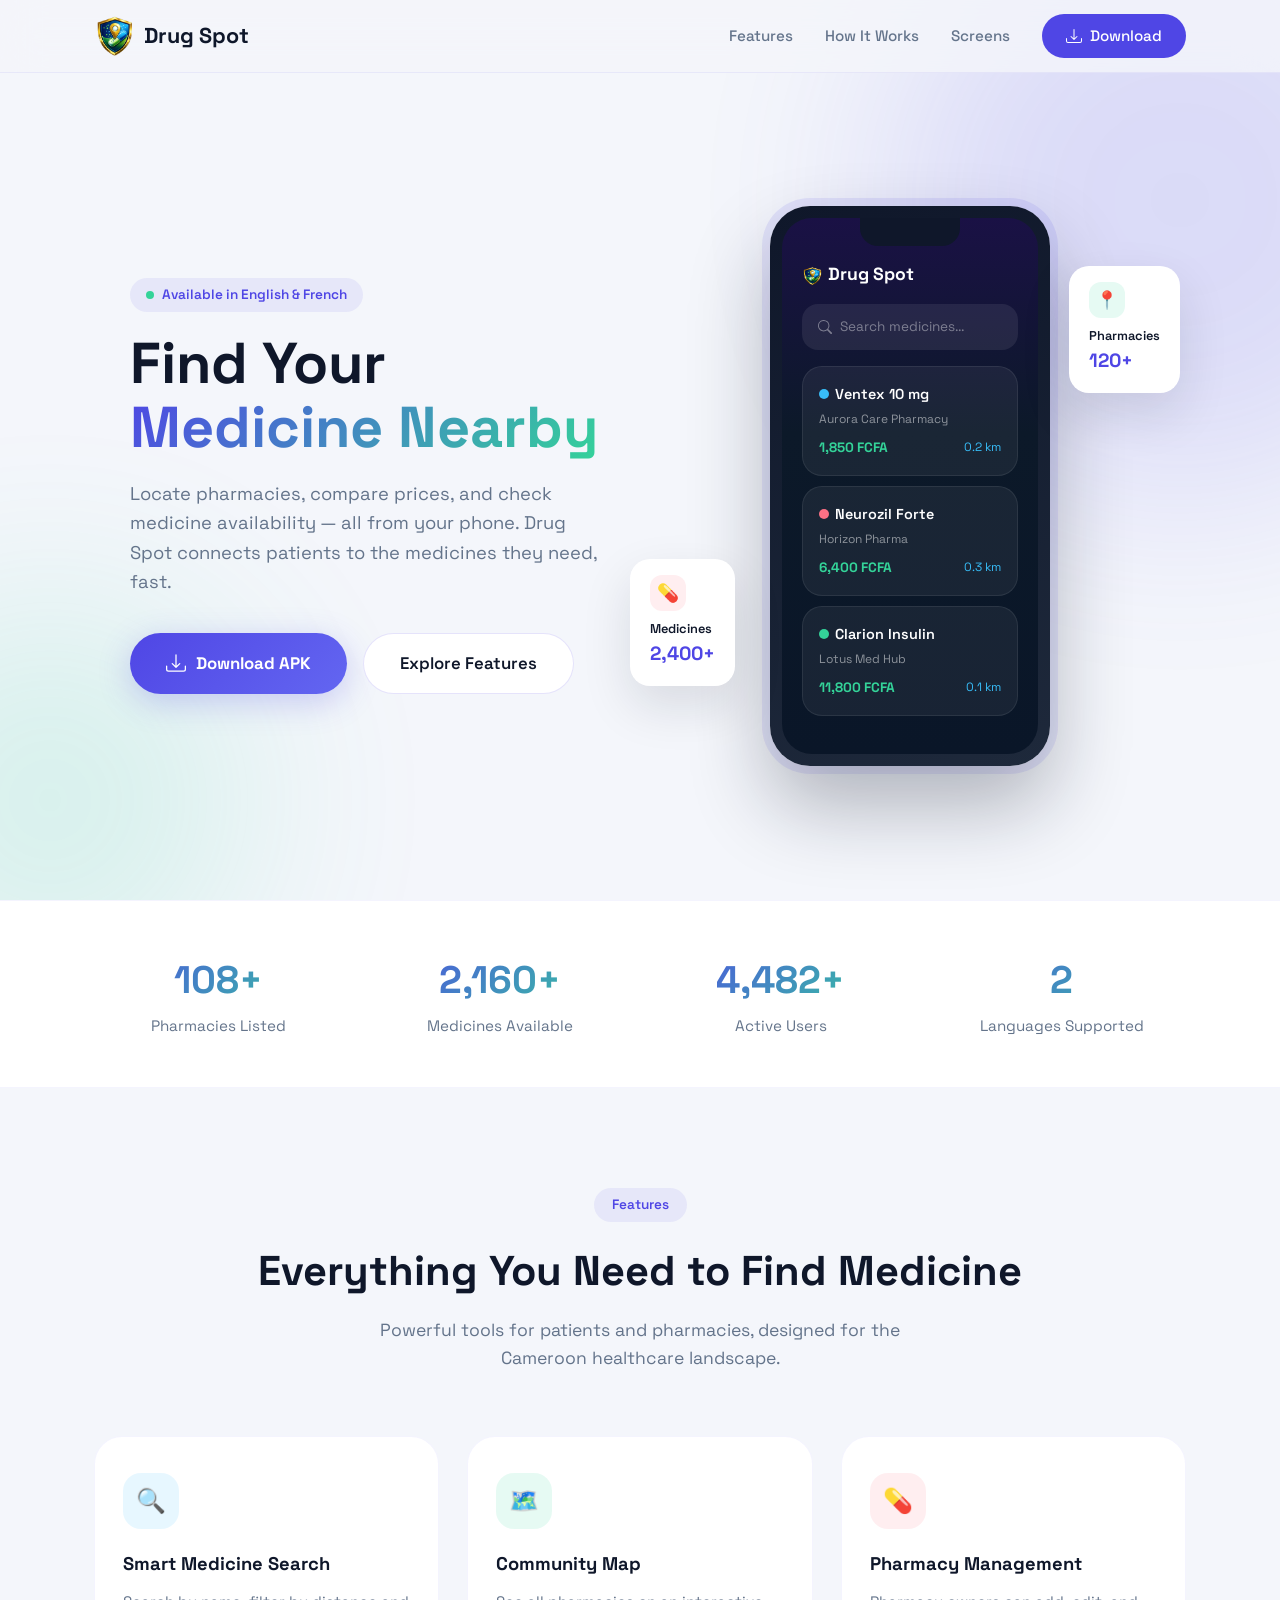
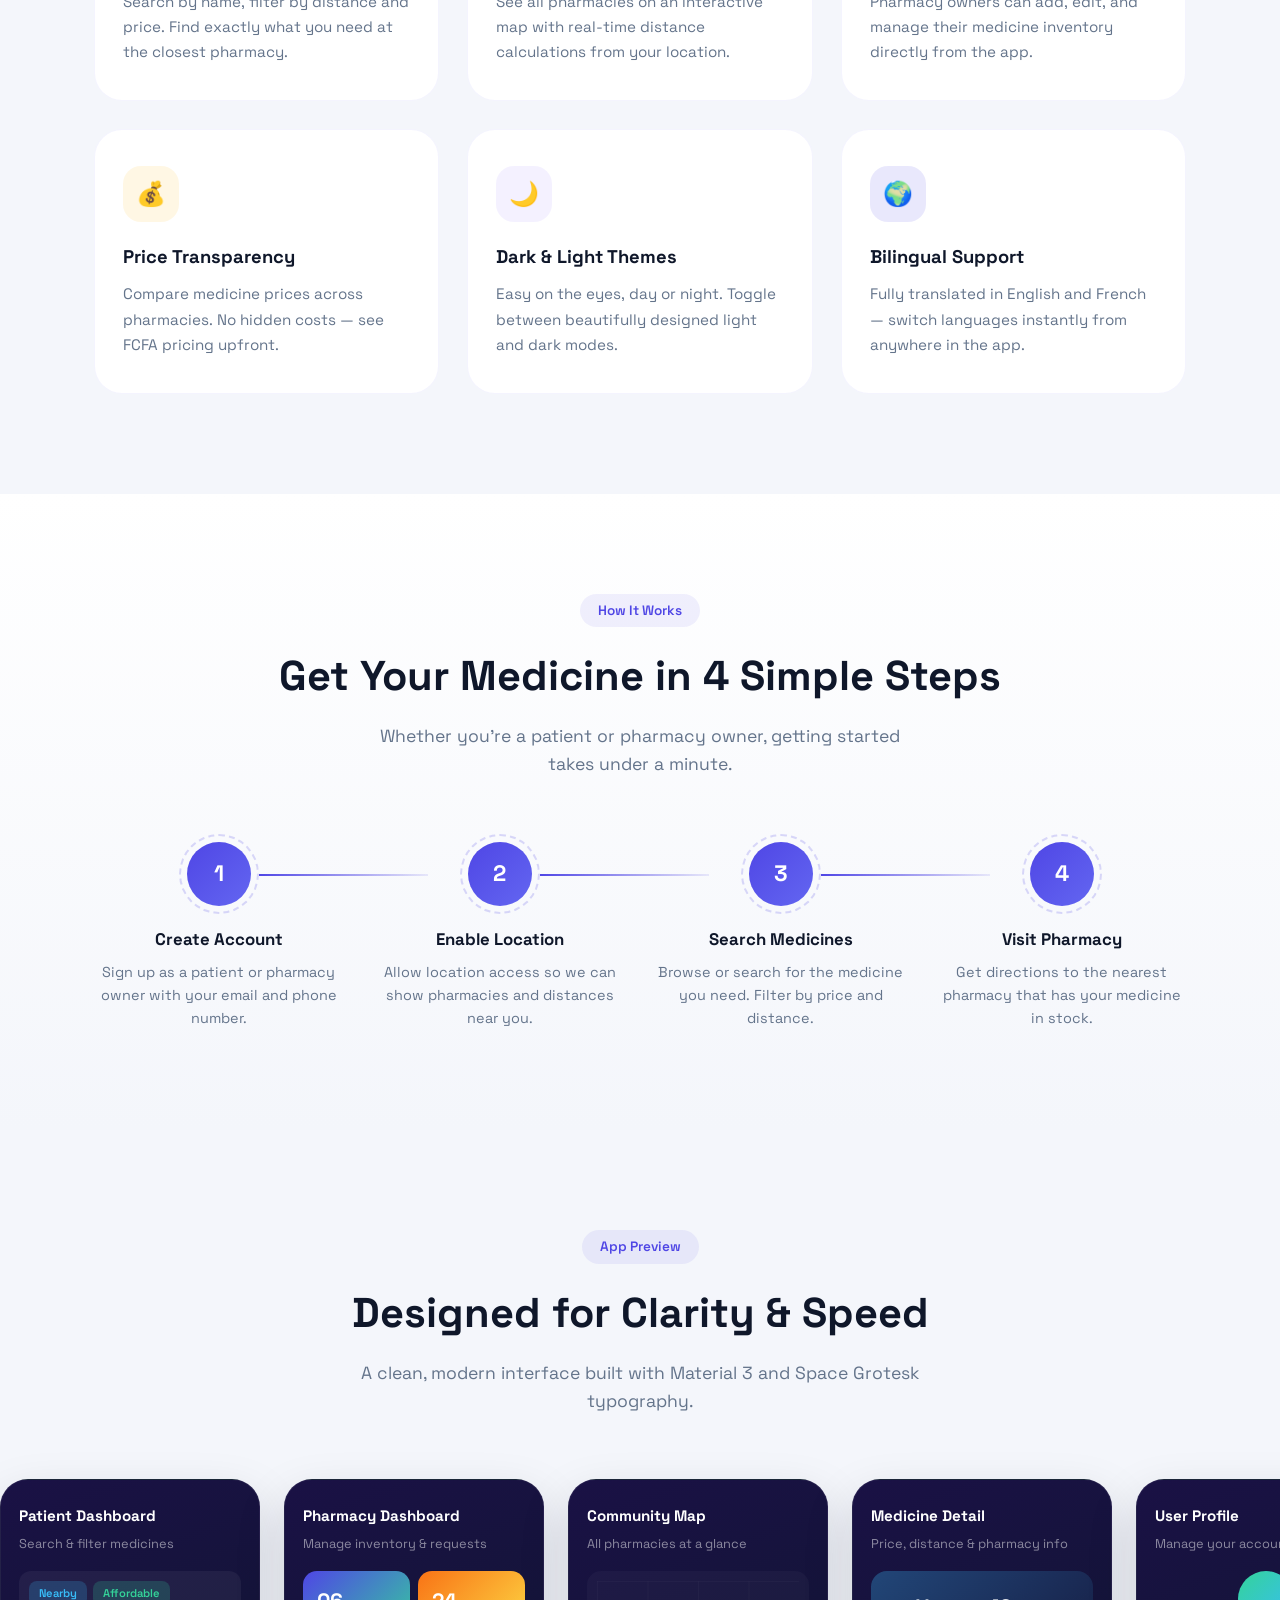
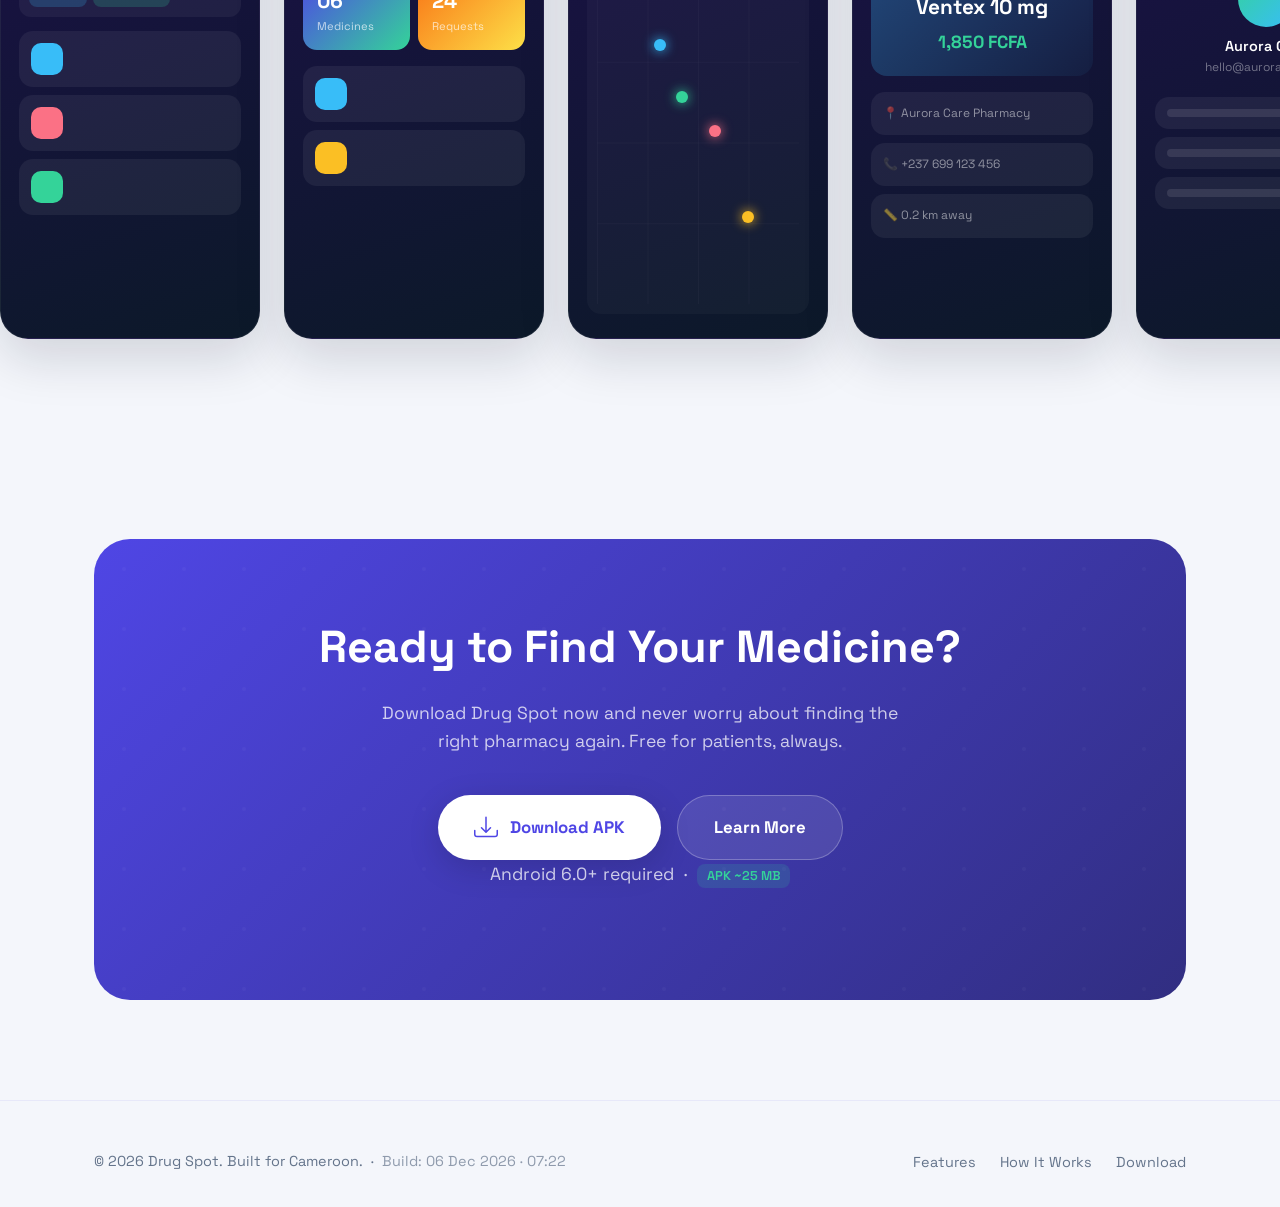
==== commit 1fb73901: "updated website logo and timestamp" ====
--- a/website/index.html
+++ b/website/index.html
@@ -2,6 +2,7 @@
 <html lang="en">
 <head>
   <meta charset="UTF-8" />
+  <link rel="icon" type="image/png" href="images/logo.png" />
   <meta name="viewport" content="width=device-width, initial-scale=1.0" />
   <title>Drug Spot — Find Medicines Near You</title>
   <link rel="preconnect" href="https://fonts.googleapis.com" />
@@ -15,7 +16,7 @@
   <nav id="navbar">
     <div class="container nav-inner">
       <a href="#" class="logo">
-        <span class="logo-icon">💊</span>
+        <img src="images/logo.png" alt="Drug Spot" class="logo-icon" />
         Drug Spot
       </a>
       <button class="hamburger" id="hamburger" aria-label="Toggle menu">
@@ -64,7 +65,7 @@
         <div class="phone-mockup">
           <div class="phone-screen">
             <div class="phone-notch"></div>
-            <div class="phone-header">💊 Drug Spot</div>
+            <div class="phone-header"><img src="images/logo.png" alt="" style="width:20px;height:20px;border-radius:6px;vertical-align:middle;margin-right:6px;" />Drug Spot</div>
             <div class="phone-search">
               <svg width="14" height="14" fill="currentColor" viewBox="0 0 16 16"><path d="M11.742 10.344a6.5 6.5 0 1 0-1.397 1.398h-.001c.03.04.062.078.098.115l3.85 3.85a1 1 0 0 0 1.415-1.414l-3.85-3.85a1.007 1.007 0 0 0-.115-.1zM12 6.5a5.5 5.5 0 1 1-11 0 5.5 5.5 0 0 1 11 0z"/></svg>
               Search medicines...
@@ -423,7 +424,7 @@
   <!-- ── Footer ── -->
   <footer>
     <div class="container footer-inner">
-      <div class="footer-copy">&copy; 2026 Drug Spot. Built for Cameroon.</div>
+      <div class="footer-copy">&copy; 2026 Drug Spot. Built for Cameroon. &nbsp;·&nbsp; <span id="buildTimestamp" style="opacity:0.7;"></span></div>
       <ul class="footer-links">
         <li><a href="#features">Features</a></li>
         <li><a href="#how-it-works">How It Works</a></li>
--- a/website/css/styles.css
+++ b/website/css/styles.css
@@ -94,9 +94,7 @@
 }
 .logo-icon {
   width: 40px; height: 40px; border-radius: 14px;
-  background: linear-gradient(135deg, var(--indigo), var(--emerald));
-  display: flex; align-items: center; justify-content: center;
-  color: #fff; font-size: 1.1rem;
+  object-fit: cover;
 }
 .nav-links { display: flex; align-items: center; gap: 32px; list-style: none; }
 .nav-links a {
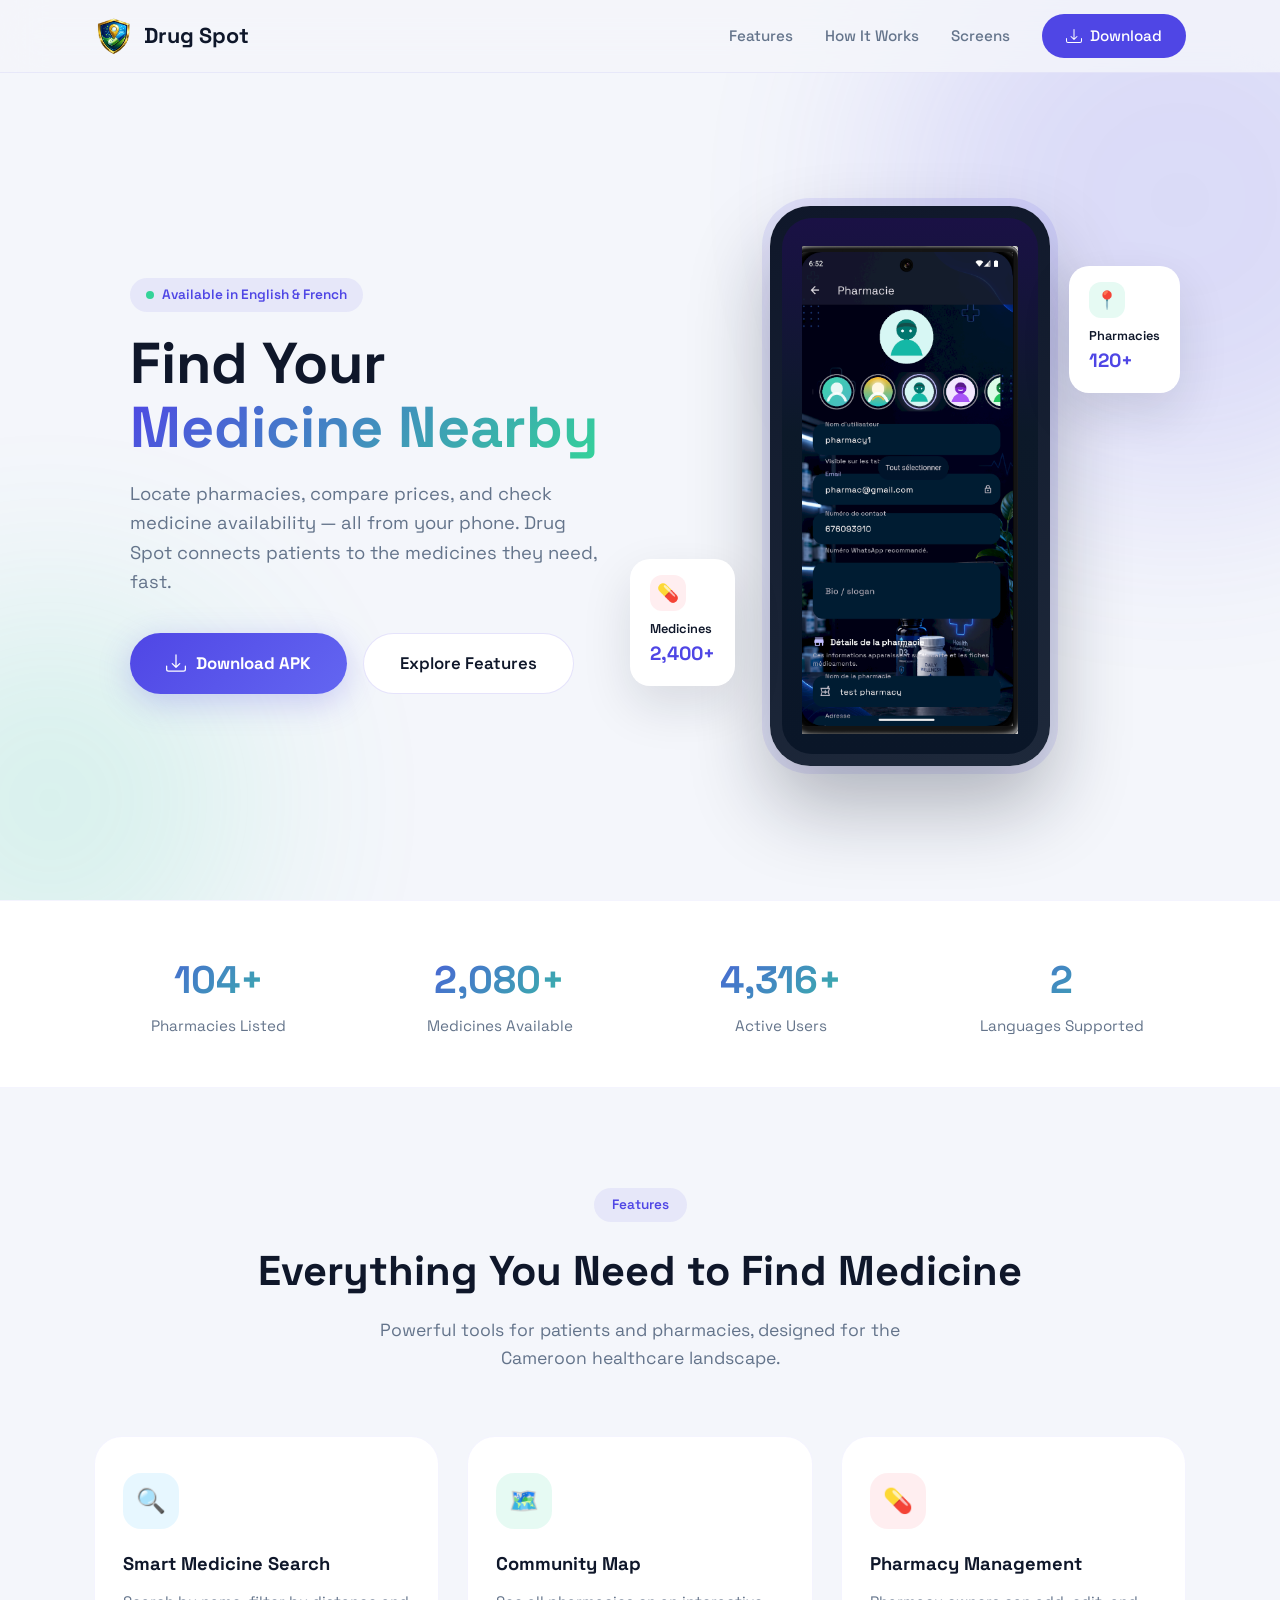
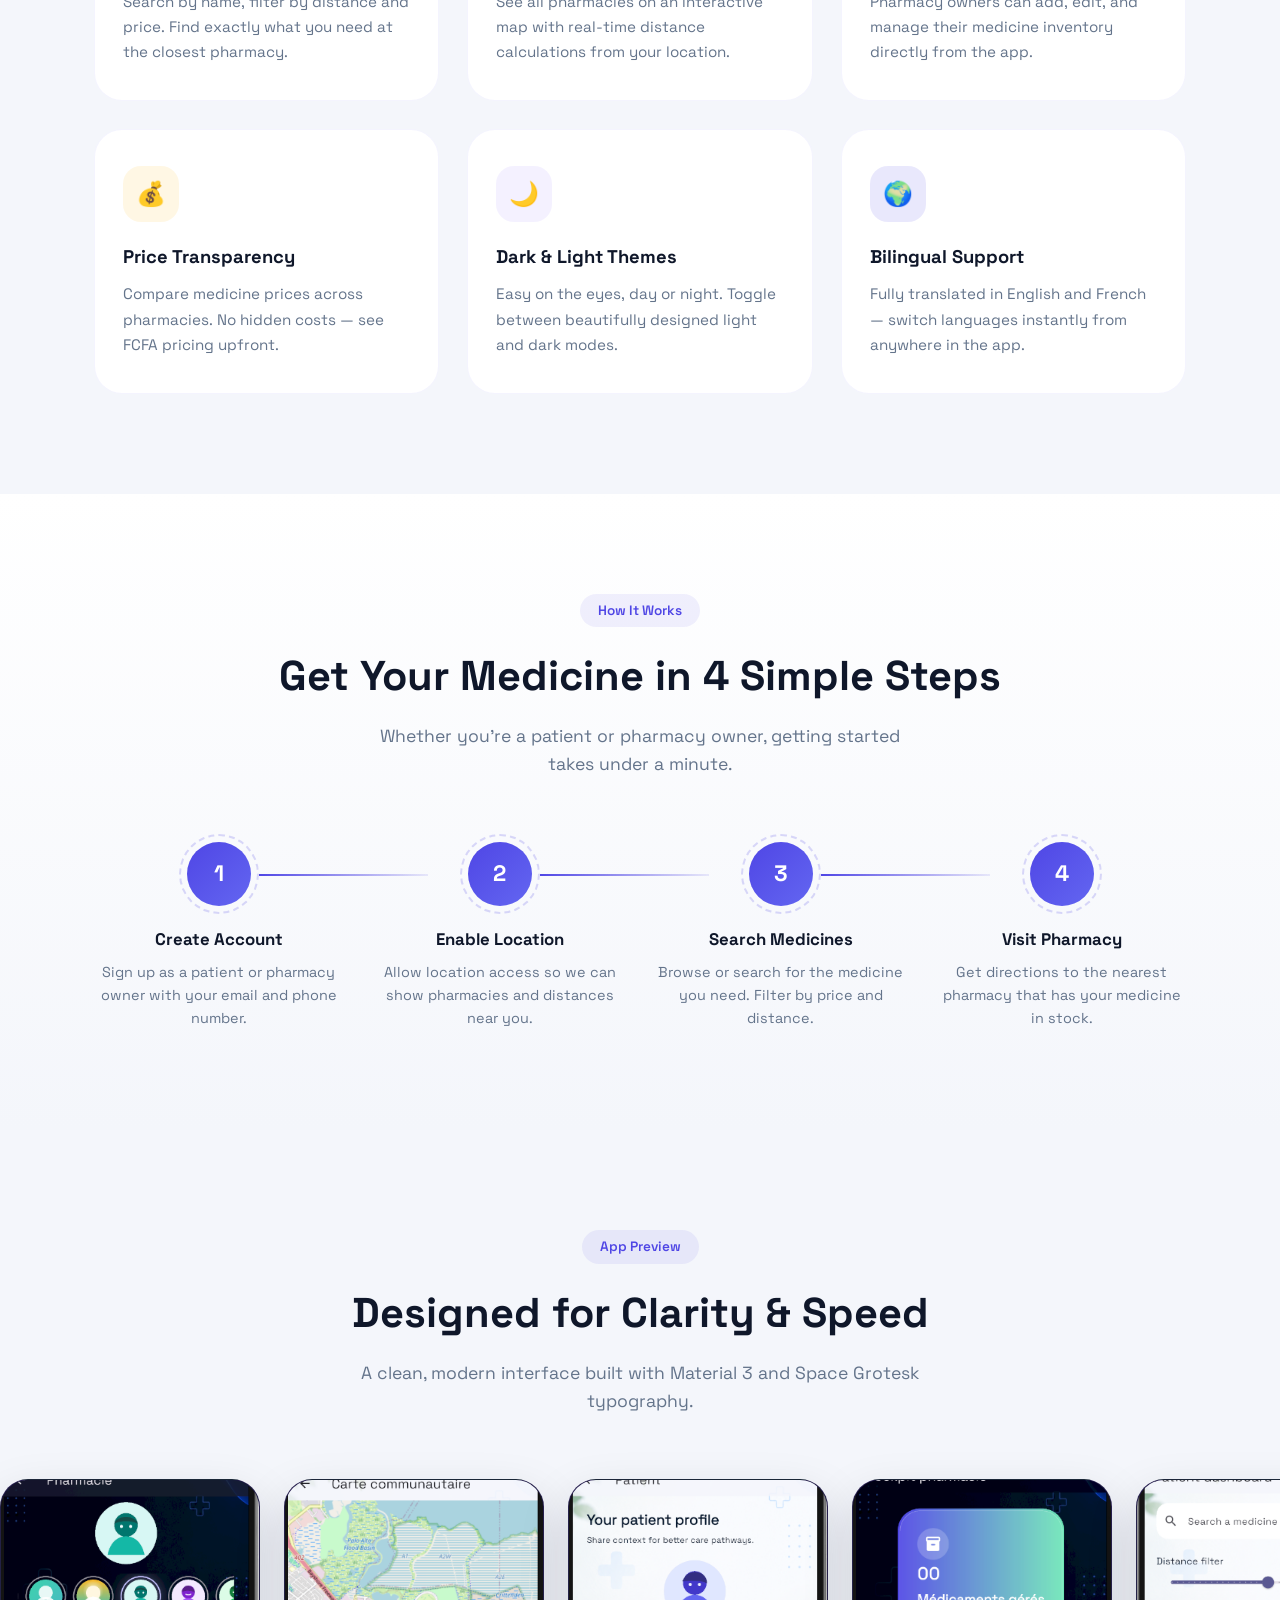
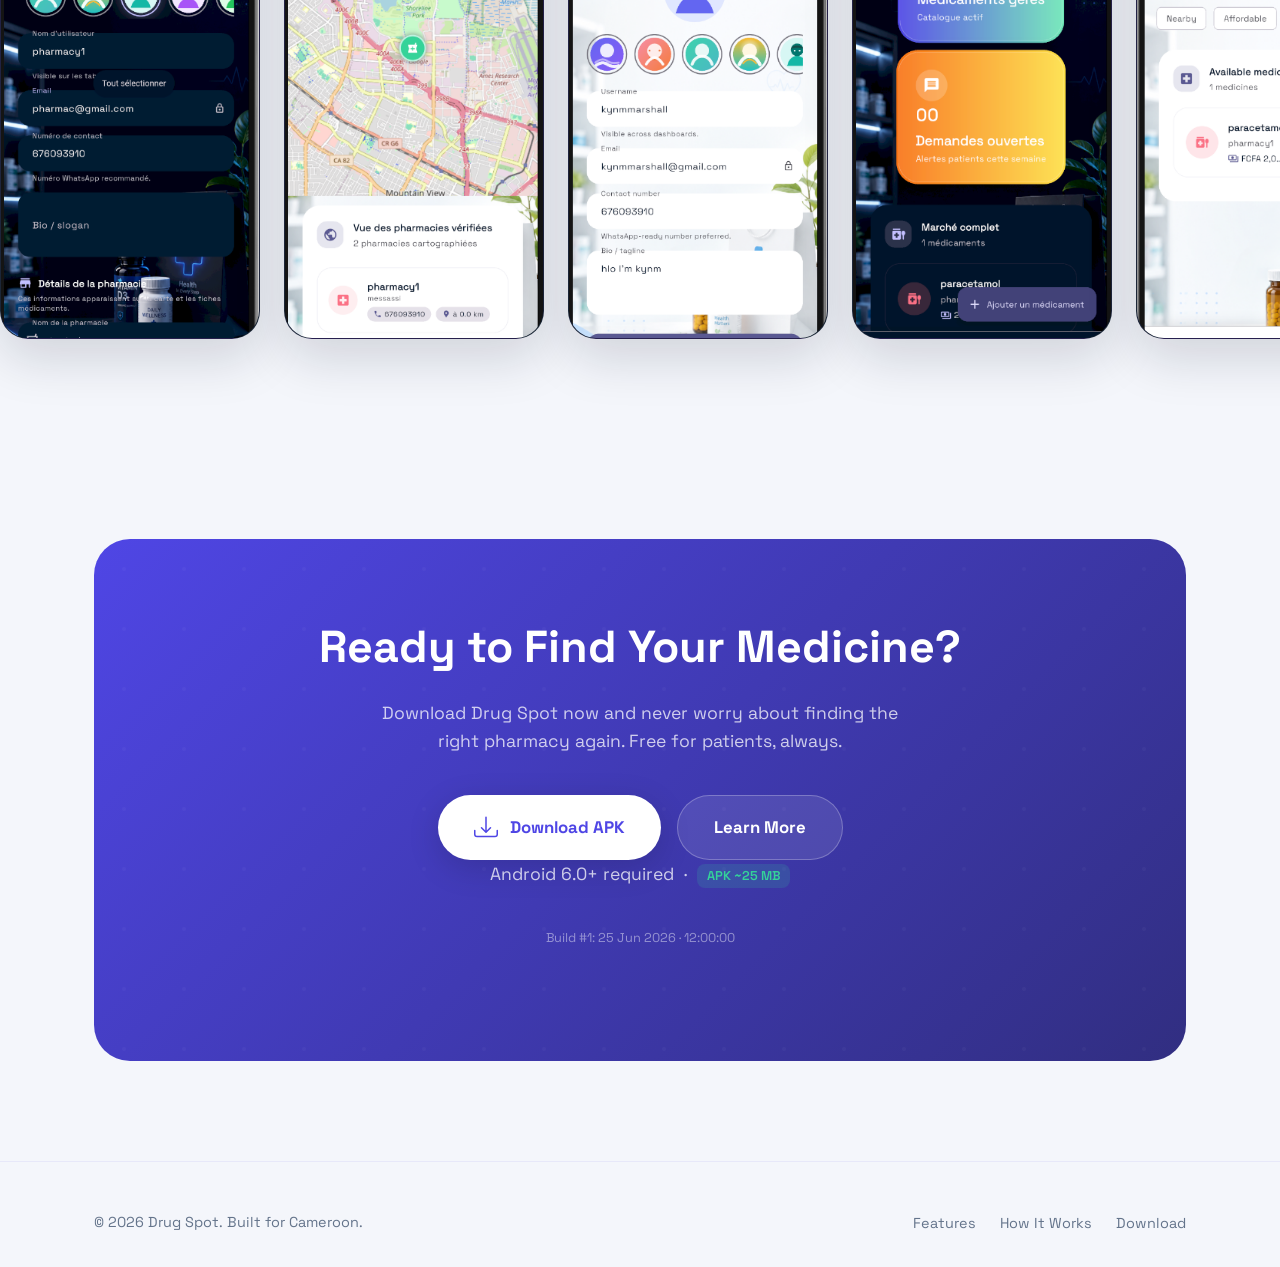
==== commit f65e0976: "UI overhaul — chat bubbles, pharmacy registration, medicine images, app icon & website screenshots -" ====
--- a/website/index.html
+++ b/website/index.html
@@ -64,36 +64,7 @@
       <div class="hero-visual">
         <div class="phone-mockup">
           <div class="phone-screen">
-            <div class="phone-notch"></div>
-            <div class="phone-header"><img src="images/logo.png" alt="" style="width:20px;height:20px;border-radius:6px;vertical-align:middle;margin-right:6px;" />Drug Spot</div>
-            <div class="phone-search">
-              <svg width="14" height="14" fill="currentColor" viewBox="0 0 16 16"><path d="M11.742 10.344a6.5 6.5 0 1 0-1.397 1.398h-.001c.03.04.062.078.098.115l3.85 3.85a1 1 0 0 0 1.415-1.414l-3.85-3.85a1.007 1.007 0 0 0-.115-.1zM12 6.5a5.5 5.5 0 1 1-11 0 5.5 5.5 0 0 1 11 0z"/></svg>
-              Search medicines...
-            </div>
-            <div class="phone-card">
-              <div class="phone-card-name"><span class="phone-card-dot" style="background:var(--sky)"></span>Ventex 10 mg</div>
-              <div class="phone-card-sub">Aurora Care Pharmacy</div>
-              <div class="phone-card-row">
-                <span class="phone-card-price">1,850 FCFA</span>
-                <span class="phone-card-dist">0.2 km</span>
-              </div>
-            </div>
-            <div class="phone-card">
-              <div class="phone-card-name"><span class="phone-card-dot" style="background:var(--rose)"></span>Neurozil Forte</div>
-              <div class="phone-card-sub">Horizon Pharma</div>
-              <div class="phone-card-row">
-                <span class="phone-card-price">6,400 FCFA</span>
-                <span class="phone-card-dist">0.3 km</span>
-              </div>
-            </div>
-            <div class="phone-card">
-              <div class="phone-card-name"><span class="phone-card-dot" style="background:var(--emerald)"></span>Clarion Insulin</div>
-              <div class="phone-card-sub">Lotus Med Hub</div>
-              <div class="phone-card-row">
-                <span class="phone-card-price">11,800 FCFA</span>
-                <span class="phone-card-dist">0.1 km</span>
-              </div>
-            </div>
+            <img src="images/screenshots/1.png" alt="Drug Spot app" style="width:100%;height:100%;object-fit:cover;display:block;">
           </div>
         </div>
         <div class="floating-card float-card-1">
@@ -223,179 +194,21 @@
       </div>
     </div>
     <div class="screenshot-track" aria-hidden="true">
-      <div class="screenshot-item">
-        <div class="ss-title">Patient Dashboard</div>
-        <div class="ss-sub">Search & filter medicines</div>
-        <div class="ss-content">
-          <div style="background:rgba(255,255,255,0.05);border-radius:12px;padding:10px;margin-bottom:6px;">
-            <div style="display:flex;gap:6px;">
-              <span class="ss-badge" style="background:rgba(56,189,248,0.2);color:var(--sky);">Nearby</span>
-              <span class="ss-badge" style="background:rgba(52,211,153,0.2);color:var(--emerald);">Affordable</span>
-            </div>
-          </div>
-          <div class="ss-row"><div class="ss-dot" style="background:var(--sky);"></div><div><div class="ss-line w60"></div><div class="ss-line w40" style="margin-top:4px;"></div></div></div>
-          <div class="ss-row"><div class="ss-dot" style="background:var(--rose);"></div><div><div class="ss-line w80"></div><div class="ss-line w40" style="margin-top:4px;"></div></div></div>
-          <div class="ss-row"><div class="ss-dot" style="background:var(--emerald);"></div><div><div class="ss-line w60"></div><div class="ss-line w40" style="margin-top:4px;"></div></div></div>
-        </div>
-      </div>
-      <div class="screenshot-item">
-        <div class="ss-title">Pharmacy Dashboard</div>
-        <div class="ss-sub">Manage inventory & requests</div>
-        <div class="ss-content">
-          <div style="display:grid;grid-template-columns:1fr 1fr;gap:8px;margin-bottom:8px;">
-            <div style="background:linear-gradient(135deg,var(--indigo),var(--emerald));border-radius:14px;padding:14px;">
-              <div style="color:#fff;font-weight:800;font-size:1.3rem;">06</div>
-              <div style="color:rgba(255,255,255,0.7);font-size:0.7rem;">Medicines</div>
-            </div>
-            <div style="background:linear-gradient(135deg,#F97316,#FDE047);border-radius:14px;padding:14px;">
-              <div style="color:#fff;font-weight:800;font-size:1.3rem;">24</div>
-              <div style="color:rgba(255,255,255,0.7);font-size:0.7rem;">Requests</div>
-            </div>
-          </div>
-          <div class="ss-row"><div class="ss-dot" style="background:var(--sky);"></div><div><div class="ss-line w60"></div><div class="ss-line w40" style="margin-top:4px;"></div></div></div>
-          <div class="ss-row"><div class="ss-dot" style="background:var(--amber);"></div><div><div class="ss-line w80"></div><div class="ss-line w40" style="margin-top:4px;"></div></div></div>
-        </div>
-      </div>
-      <div class="screenshot-item">
-        <div class="ss-title">Community Map</div>
-        <div class="ss-sub">All pharmacies at a glance</div>
-        <div class="ss-content">
-          <div style="flex:1;background:rgba(255,255,255,0.03);border-radius:14px;padding:16px;position:relative;">
-            <div style="position:absolute;top:20%;left:30%;width:12px;height:12px;border-radius:50%;background:var(--sky);box-shadow:0 0 12px var(--sky);"></div>
-            <div style="position:absolute;top:45%;left:55%;width:12px;height:12px;border-radius:50%;background:var(--rose);box-shadow:0 0 12px var(--rose);"></div>
-            <div style="position:absolute;top:35%;left:40%;width:12px;height:12px;border-radius:50%;background:var(--emerald);box-shadow:0 0 12px var(--emerald);"></div>
-            <div style="position:absolute;top:70%;left:70%;width:12px;height:12px;border-radius:50%;background:var(--amber);box-shadow:0 0 12px var(--amber);"></div>
-            <div style="position:absolute;inset:10px;opacity:0.06;background-image:linear-gradient(rgba(255,255,255,0.5) 1px,transparent 1px),linear-gradient(90deg,rgba(255,255,255,0.5) 1px,transparent 1px);background-size:25% 25%;"></div>
-          </div>
-        </div>
-      </div>
-      <div class="screenshot-item">
-        <div class="ss-title">Medicine Detail</div>
-        <div class="ss-sub">Price, distance & pharmacy info</div>
-        <div class="ss-content">
-          <div style="background:linear-gradient(135deg,rgba(56,189,248,0.3),rgba(56,189,248,0.05));border-radius:16px;padding:20px;text-align:center;margin-bottom:8px;">
-            <div style="color:#fff;font-weight:800;font-size:1.3rem;">Ventex 10 mg</div>
-            <div style="color:var(--emerald);font-weight:700;font-size:1.1rem;margin-top:4px;">1,850 FCFA</div>
-          </div>
-          <div class="ss-row"><div style="color:rgba(255,255,255,0.5);font-size:0.75rem;">📍 Aurora Care Pharmacy</div></div>
-          <div class="ss-row"><div style="color:rgba(255,255,255,0.5);font-size:0.75rem;">📞 +237 699 123 456</div></div>
-          <div class="ss-row"><div style="color:rgba(255,255,255,0.5);font-size:0.75rem;">📏 0.2 km away</div></div>
-        </div>
-      </div>
-      <div class="screenshot-item">
-        <div class="ss-title">User Profile</div>
-        <div class="ss-sub">Manage your account</div>
-        <div class="ss-content">
-          <div style="text-align:center;margin-bottom:12px;">
-            <div style="width:56px;height:56px;border-radius:50%;background:linear-gradient(135deg,var(--emerald),var(--sky));margin:0 auto 8px;"></div>
-            <div style="color:#fff;font-weight:600;font-size:0.9rem;">Aurora Care</div>
-            <div style="color:rgba(255,255,255,0.4);font-size:0.75rem;">hello@auroracare.cm</div>
-          </div>
-          <div class="ss-row"><div style="flex:1;"><div class="ss-line w80"></div></div></div>
-          <div class="ss-row"><div style="flex:1;"><div class="ss-line w60"></div></div></div>
-          <div class="ss-row"><div style="flex:1;"><div class="ss-line w80"></div></div></div>
-        </div>
-      </div>
-      <div class="screenshot-item">
-        <div class="ss-title">Login</div>
-        <div class="ss-sub">Pharmacy or Patient access</div>
-        <div class="ss-content">
-          <div style="display:flex;gap:6px;margin-bottom:12px;">
-            <div style="flex:1;background:var(--indigo);color:#fff;text-align:center;padding:8px;border-radius:10px;font-size:0.75rem;font-weight:600;">Pharmacy</div>
-            <div style="flex:1;background:rgba(255,255,255,0.06);color:rgba(255,255,255,0.5);text-align:center;padding:8px;border-radius:10px;font-size:0.75rem;">Patient</div>
-          </div>
-          <div style="background:rgba(255,255,255,0.06);border-radius:12px;padding:12px;margin-bottom:8px;"><div class="ss-line w40" style="opacity:0.3;"></div></div>
-          <div style="background:rgba(255,255,255,0.06);border-radius:12px;padding:12px;margin-bottom:12px;"><div class="ss-line w60" style="opacity:0.3;"></div></div>
-          <div style="background:var(--indigo);border-radius:12px;padding:12px;text-align:center;color:#fff;font-size:0.8rem;font-weight:600;">Sign In</div>
-        </div>
-      </div>
+      <div class="screenshot-item" style="padding:0"><img src="images/screenshots/1.png" alt="App screenshot 1" loading="lazy"></div>
+      <div class="screenshot-item" style="padding:0"><img src="images/screenshots/2.png" alt="App screenshot 2" loading="lazy"></div>
+      <div class="screenshot-item" style="padding:0"><img src="images/screenshots/3.png" alt="App screenshot 3" loading="lazy"></div>
+      <div class="screenshot-item" style="padding:0"><img src="images/screenshots/4.png" alt="App screenshot 4" loading="lazy"></div>
+      <div class="screenshot-item" style="padding:0"><img src="images/screenshots/5.png" alt="App screenshot 5" loading="lazy"></div>
+      <div class="screenshot-item" style="padding:0"><img src="images/screenshots/6.png" alt="App screenshot 6" loading="lazy"></div>
+      <div class="screenshot-item" style="padding:0"><img src="images/screenshots/7.png" alt="App screenshot 7" loading="lazy"></div>
       <!-- Duplicates for infinite scroll -->
-      <div class="screenshot-item">
-        <div class="ss-title">Patient Dashboard</div>
-        <div class="ss-sub">Search & filter medicines</div>
-        <div class="ss-content">
-          <div style="background:rgba(255,255,255,0.05);border-radius:12px;padding:10px;margin-bottom:6px;">
-            <div style="display:flex;gap:6px;">
-              <span class="ss-badge" style="background:rgba(56,189,248,0.2);color:var(--sky);">Nearby</span>
-              <span class="ss-badge" style="background:rgba(52,211,153,0.2);color:var(--emerald);">Affordable</span>
-            </div>
-          </div>
-          <div class="ss-row"><div class="ss-dot" style="background:var(--sky);"></div><div><div class="ss-line w60"></div><div class="ss-line w40" style="margin-top:4px;"></div></div></div>
-          <div class="ss-row"><div class="ss-dot" style="background:var(--rose);"></div><div><div class="ss-line w80"></div><div class="ss-line w40" style="margin-top:4px;"></div></div></div>
-          <div class="ss-row"><div class="ss-dot" style="background:var(--emerald);"></div><div><div class="ss-line w60"></div><div class="ss-line w40" style="margin-top:4px;"></div></div></div>
-        </div>
-      </div>
-      <div class="screenshot-item">
-        <div class="ss-title">Pharmacy Dashboard</div>
-        <div class="ss-sub">Manage inventory & requests</div>
-        <div class="ss-content">
-          <div style="display:grid;grid-template-columns:1fr 1fr;gap:8px;margin-bottom:8px;">
-            <div style="background:linear-gradient(135deg,var(--indigo),var(--emerald));border-radius:14px;padding:14px;">
-              <div style="color:#fff;font-weight:800;font-size:1.3rem;">06</div>
-              <div style="color:rgba(255,255,255,0.7);font-size:0.7rem;">Medicines</div>
-            </div>
-            <div style="background:linear-gradient(135deg,#F97316,#FDE047);border-radius:14px;padding:14px;">
-              <div style="color:#fff;font-weight:800;font-size:1.3rem;">24</div>
-              <div style="color:rgba(255,255,255,0.7);font-size:0.7rem;">Requests</div>
-            </div>
-          </div>
-          <div class="ss-row"><div class="ss-dot" style="background:var(--sky);"></div><div><div class="ss-line w60"></div><div class="ss-line w40" style="margin-top:4px;"></div></div></div>
-          <div class="ss-row"><div class="ss-dot" style="background:var(--amber);"></div><div><div class="ss-line w80"></div><div class="ss-line w40" style="margin-top:4px;"></div></div></div>
-        </div>
-      </div>
-      <div class="screenshot-item">
-        <div class="ss-title">Community Map</div>
-        <div class="ss-sub">All pharmacies at a glance</div>
-        <div class="ss-content">
-          <div style="flex:1;background:rgba(255,255,255,0.03);border-radius:14px;padding:16px;position:relative;">
-            <div style="position:absolute;top:20%;left:30%;width:12px;height:12px;border-radius:50%;background:var(--sky);box-shadow:0 0 12px var(--sky);"></div>
-            <div style="position:absolute;top:45%;left:55%;width:12px;height:12px;border-radius:50%;background:var(--rose);box-shadow:0 0 12px var(--rose);"></div>
-            <div style="position:absolute;top:35%;left:40%;width:12px;height:12px;border-radius:50%;background:var(--emerald);box-shadow:0 0 12px var(--emerald);"></div>
-            <div style="position:absolute;top:70%;left:70%;width:12px;height:12px;border-radius:50%;background:var(--amber);box-shadow:0 0 12px var(--amber);"></div>
-            <div style="position:absolute;inset:10px;opacity:0.06;background-image:linear-gradient(rgba(255,255,255,0.5) 1px,transparent 1px),linear-gradient(90deg,rgba(255,255,255,0.5) 1px,transparent 1px);background-size:25% 25%;"></div>
-          </div>
-        </div>
-      </div>
-      <div class="screenshot-item">
-        <div class="ss-title">Medicine Detail</div>
-        <div class="ss-sub">Price, distance & pharmacy info</div>
-        <div class="ss-content">
-          <div style="background:linear-gradient(135deg,rgba(56,189,248,0.3),rgba(56,189,248,0.05));border-radius:16px;padding:20px;text-align:center;margin-bottom:8px;">
-            <div style="color:#fff;font-weight:800;font-size:1.3rem;">Ventex 10 mg</div>
-            <div style="color:var(--emerald);font-weight:700;font-size:1.1rem;margin-top:4px;">1,850 FCFA</div>
-          </div>
-          <div class="ss-row"><div style="color:rgba(255,255,255,0.5);font-size:0.75rem;">📍 Aurora Care Pharmacy</div></div>
-          <div class="ss-row"><div style="color:rgba(255,255,255,0.5);font-size:0.75rem;">📞 +237 699 123 456</div></div>
-          <div class="ss-row"><div style="color:rgba(255,255,255,0.5);font-size:0.75rem;">📏 0.2 km away</div></div>
-        </div>
-      </div>
-      <div class="screenshot-item">
-        <div class="ss-title">User Profile</div>
-        <div class="ss-sub">Manage your account</div>
-        <div class="ss-content">
-          <div style="text-align:center;margin-bottom:12px;">
-            <div style="width:56px;height:56px;border-radius:50%;background:linear-gradient(135deg,var(--emerald),var(--sky));margin:0 auto 8px;"></div>
-            <div style="color:#fff;font-weight:600;font-size:0.9rem;">Aurora Care</div>
-            <div style="color:rgba(255,255,255,0.4);font-size:0.75rem;">hello@auroracare.cm</div>
-          </div>
-          <div class="ss-row"><div style="flex:1;"><div class="ss-line w80"></div></div></div>
-          <div class="ss-row"><div style="flex:1;"><div class="ss-line w60"></div></div></div>
-          <div class="ss-row"><div style="flex:1;"><div class="ss-line w80"></div></div></div>
-        </div>
-      </div>
-      <div class="screenshot-item">
-        <div class="ss-title">Login</div>
-        <div class="ss-sub">Pharmacy or Patient access</div>
-        <div class="ss-content">
-          <div style="display:flex;gap:6px;margin-bottom:12px;">
-            <div style="flex:1;background:var(--indigo);color:#fff;text-align:center;padding:8px;border-radius:10px;font-size:0.75rem;font-weight:600;">Pharmacy</div>
-            <div style="flex:1;background:rgba(255,255,255,0.06);color:rgba(255,255,255,0.5);text-align:center;padding:8px;border-radius:10px;font-size:0.75rem;">Patient</div>
-          </div>
-          <div style="background:rgba(255,255,255,0.06);border-radius:12px;padding:12px;margin-bottom:8px;"><div class="ss-line w40" style="opacity:0.3;"></div></div>
-          <div style="background:rgba(255,255,255,0.06);border-radius:12px;padding:12px;margin-bottom:12px;"><div class="ss-line w60" style="opacity:0.3;"></div></div>
-          <div style="background:var(--indigo);border-radius:12px;padding:12px;text-align:center;color:#fff;font-size:0.8rem;font-weight:600;">Sign In</div>
-        </div>
-      </div>
+      <div class="screenshot-item" style="padding:0"><img src="images/screenshots/1.png" alt="" loading="lazy"></div>
+      <div class="screenshot-item" style="padding:0"><img src="images/screenshots/2.png" alt="" loading="lazy"></div>
+      <div class="screenshot-item" style="padding:0"><img src="images/screenshots/3.png" alt="" loading="lazy"></div>
+      <div class="screenshot-item" style="padding:0"><img src="images/screenshots/4.png" alt="" loading="lazy"></div>
+      <div class="screenshot-item" style="padding:0"><img src="images/screenshots/5.png" alt="" loading="lazy"></div>
+      <div class="screenshot-item" style="padding:0"><img src="images/screenshots/6.png" alt="" loading="lazy"></div>
+      <div class="screenshot-item" style="padding:0"><img src="images/screenshots/7.png" alt="" loading="lazy"></div>
     </div>
   </section>
 
@@ -417,6 +230,9 @@
         <p class="download-note">
           Android 6.0+ required &nbsp;·&nbsp; <span class="apk-size">APK ~25 MB</span>
         </p>
+        <p class="download-note" style="margin-top:8px;opacity:0.6;font-size:0.8rem;">
+          <span id="buildTimestamp"></span>
+        </p>
       </div>
     </div>
   </section>
@@ -424,7 +240,7 @@
   <!-- ── Footer ── -->
   <footer>
     <div class="container footer-inner">
-      <div class="footer-copy">&copy; 2026 Drug Spot. Built for Cameroon. &nbsp;·&nbsp; <span id="buildTimestamp" style="opacity:0.7;"></span></div>
+      <div class="footer-copy">&copy; 2026 Drug Spot. Built for Cameroon.</div>
       <ul class="footer-links">
         <li><a href="#features">Features</a></li>
         <li><a href="#how-it-works">How It Works</a></li>
--- a/website/css/styles.css
+++ b/website/css/styles.css
@@ -402,6 +402,7 @@
   transition: transform 0.35s;
 }
 .screenshot-item:hover { transform: scale(1.04); }
+.screenshot-item img { width: 100%; height: 100%; object-fit: cover; display: block; }
 .ss-title { color: #fff; font-weight: 700; font-size: 0.95rem; margin-bottom: 6px; }
 .ss-sub { color: rgba(255,255,255,0.5); font-size: 0.8rem; margin-bottom: 16px; }
 .ss-content { flex: 1; display: flex; flex-direction: column; gap: 8px; }
